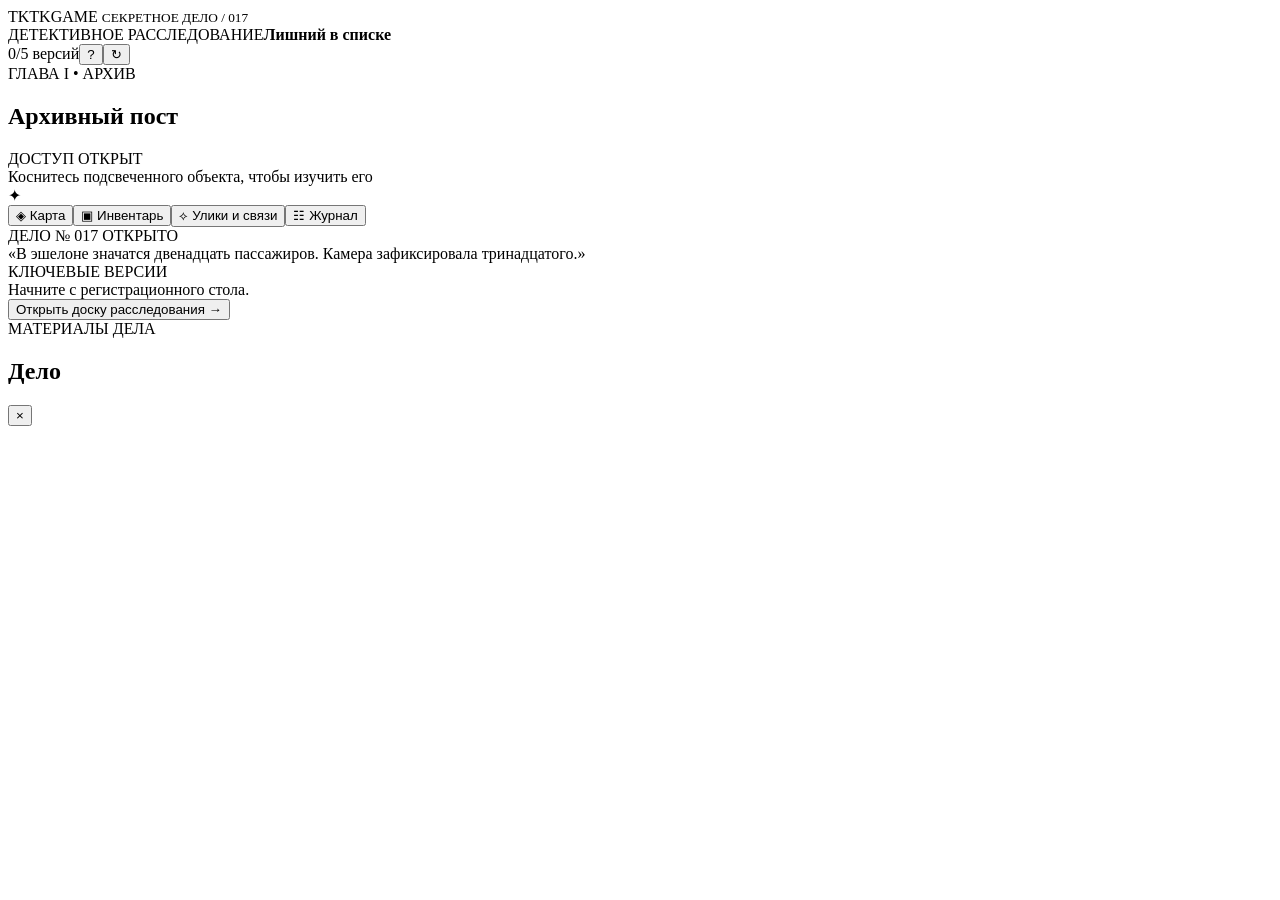
==== site/index.html @ 6361b704 "feat: add playable detective game source (index.html)" ====
<!doctype html>
<html lang="ru">
<head>
  <meta charset="utf-8">
  <meta name="viewport" content="width=device-width, initial-scale=1, viewport-fit=cover">
  <meta name="theme-color" content="#111b22">
  <meta name="description" content="Лишний в списке — интерактивное расследование. Осматривайте места, сопоставляйте улики и решайте судьбу свидетеля.">
  <title>Лишний в списке | TKGame</title>
  <link rel="stylesheet" href="./styles.css">
  <script src="./game.js" defer></script>
</head>
<body>
<div id="app">
  <header class="topbar">
    <div class="brand"><span class="brand-glyph">TK</span><span class="brand-title">TKGAME <small>СЕКРЕТНОЕ ДЕЛО / 017</small></span></div>
    <div class="case-title"><span class="eyebrow">ДЕТЕКТИВНОЕ РАССЛЕДОВАНИЕ</span><strong>Лишний в списке</strong></div>
    <div class="top-actions"><span id="progress" class="progress">0/5 версий</span><button type="button" id="help-btn" class="mini-btn" aria-label="Справка">?</button><button type="button" id="restart-btn" class="mini-btn" aria-label="Начать заново">↻</button></div>
  </header>
  <main class="layout">
    <section class="play-column" aria-label="Локация">
      <div class="scene-heading"><div><div id="chapter" class="eyebrow">ГЛАВА I • АРХИВ</div><h1 id="location-title">Архивный пост</h1></div><span id="scene-condition" class="scene-badge">ДОСТУП ОТКРЫТ</span></div>
      <div id="scene" class="scene"><div id="scene-art" class="scene-art"></div><div id="hotspots" class="hotspots"></div><div class="scene-vignette"></div><div id="scene-hint" class="scene-hint">Коснитесь подсвеченного объекта, чтобы изучить его</div></div>
      <div class="story-panel" aria-live="polite"><div class="story-mark">✦</div><div id="story" class="story-text"></div></div>
      <div class="bottom-bar"><button id="nav-map" class="nav-btn">◈ <span>Карта</span></button><button id="nav-inventory" class="nav-btn">▣ <span>Инвентарь</span></button><button id="nav-evidence" class="nav-btn primary">⟡ <span>Улики и связи</span></button><button id="nav-notes" class="nav-btn">☷ <span>Журнал</span></button></div>
    </section>
    <aside class="sidebar"><div class="sidebar-heading">ДЕЛО № 017 <span>ОТКРЫТО</span></div><div class="sidebar-callout">«В эшелоне значатся двенадцать пассажиров. Камера зафиксировала тринадцатого.»</div><div class="sidebar-section-title">КЛЮЧЕВЫЕ ВЕРСИИ</div><div id="deduction-list" class="deduction-list"></div><div class="sidebar-bottom"><div id="lead" class="lead">Начните с регистрационного стола.</div><button id="sidebar-evidence" class="outline-btn">Открыть доску расследования →</button></div></aside>
  </main>
  <div id="overlay" class="overlay hidden" role="presentation"><section class="dialog" role="dialog" aria-modal="true" aria-labelledby="dialog-title"><div class="dialog-header"><div><span id="dialog-kicker" class="eyebrow">МАТЕРИАЛЫ ДЕЛА</span><h2 id="dialog-title">Дело</h2></div><button id="close-dialog" class="icon-close" aria-label="Закрыть">×</button></div><div id="dialog-body" class="dialog-body"></div></section></div>
  <div id="toast" class="toast" role="status" aria-live="polite"></div>
</div>
</body>
</html>
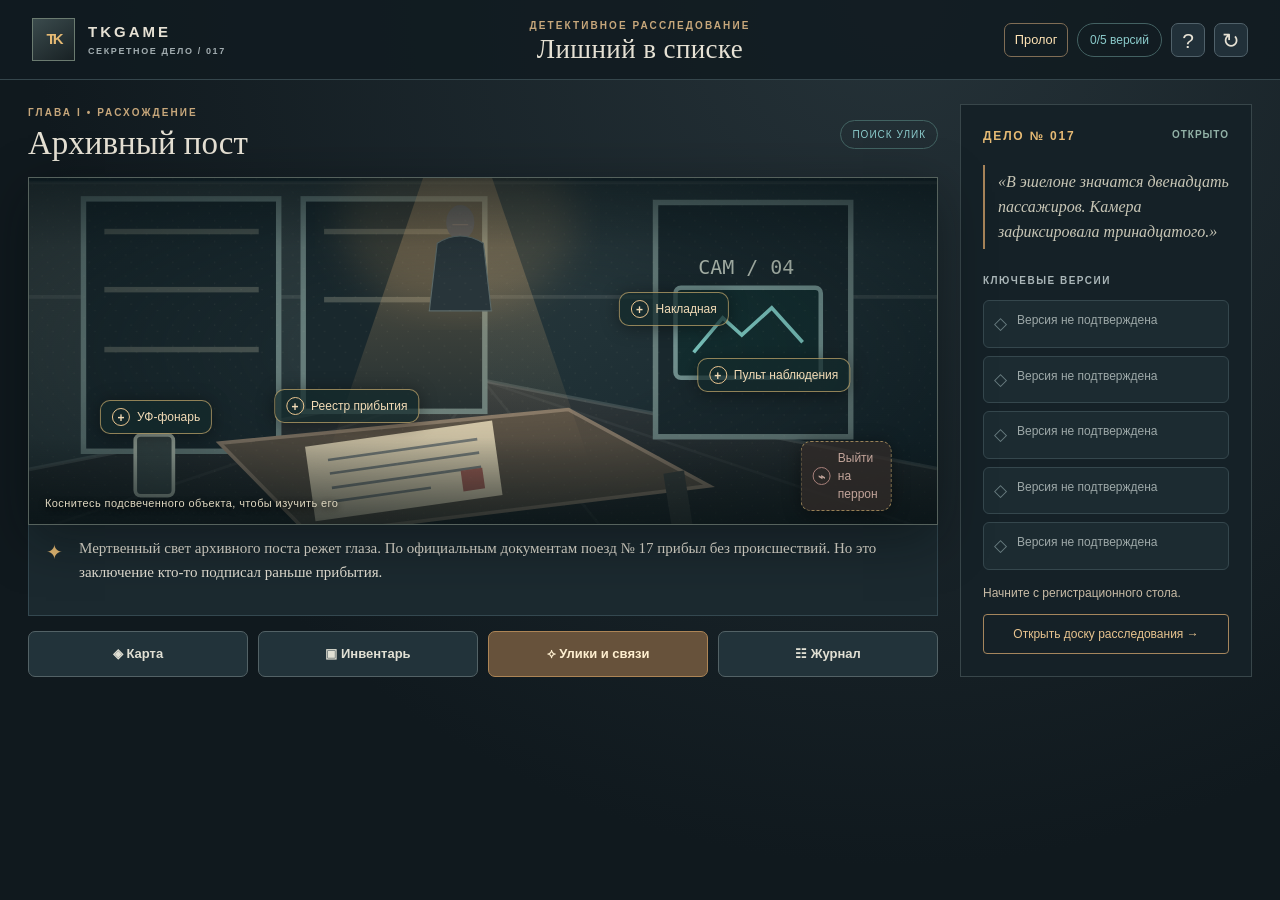
==== commit aeb29e8a: "Add playable Order prologue aboard the shuttle" ====
--- a/site/index.html
+++ b/site/index.html
@@ -14,7 +14,7 @@
   <header class="topbar">
     <div class="brand"><span class="brand-glyph">TK</span><span class="brand-title">TKGAME <small>СЕКРЕТНОЕ ДЕЛО / 017</small></span></div>
     <div class="case-title"><span class="eyebrow">ДЕТЕКТИВНОЕ РАССЛЕДОВАНИЕ</span><strong>Лишний в списке</strong></div>
-    <div class="top-actions"><span id="progress" class="progress">0/5 версий</span><button type="button" id="help-btn" class="mini-btn" aria-label="Справка">?</button><button type="button" id="restart-btn" class="mini-btn" aria-label="Начать заново">↻</button></div>
+    <div class="top-actions"><a class="prologue-link" href="./prologue/">Пролог</a><span id="progress" class="progress">0/5 версий</span><button type="button" id="help-btn" class="mini-btn" aria-label="Справка">?</button><button type="button" id="restart-btn" class="mini-btn" aria-label="Начать заново">↻</button></div>
   </header>
   <main class="layout">
     <section class="play-column" aria-label="Локация">
--- a/site/styles.css
+++ b/site/styles.css
@@ -0,0 +1,7 @@
+:root{--bg:#10191e;--panel:#17232a;--panel2:#1d2d34;--line:#33454c;--text:#e6e1d4;--muted:#a2adb0;--gold:#e6ba74;--cyan:#8bcbcb;--danger:#da8b7a;--serif:Georgia,'Times New Roman',serif;--sans:'Segoe UI',Arial,sans-serif}
+*{box-sizing:border-box}html,body{height:100%;margin:0}body{color:var(--text);background:radial-gradient(ellipse at 70% 0,#253238 0,#10191e 68%);font:15px/1.5 var(--sans)}button,input,select{font:inherit}button{cursor:pointer}button:disabled{cursor:not-allowed;opacity:.35}.hidden{display:none!important}button:focus-visible,input:focus-visible,select:focus-visible{outline:2px solid var(--gold);outline-offset:3px}#app{max-width:1760px;min-height:100%;margin:auto}.topbar{min-height:80px;display:grid;grid-template-columns:1fr 1.2fr 1fr;align-items:center;border-bottom:1px solid #35464c;padding:12px 32px;background:#101b20df;gap:16px}.brand{display:flex;align-items:center;gap:13px}.brand-glyph{display:grid;place-items:center;width:43px;height:43px;background:linear-gradient(145deg,#3b4b4d,#182124);border:1px solid #6b7b70;color:var(--gold);font-weight:900;letter-spacing:-3px}.brand-title{font-weight:800;letter-spacing:3px;font-size:15px}.brand-title small{display:block;letter-spacing:1.6px;color:var(--muted);font-size:9px;margin-top:1px}.case-title{text-align:center;line-height:1.3}.case-title strong{display:block;font:27px var(--serif);letter-spacing:.4px}.eyebrow{color:#c7a77b;letter-spacing:2.1px;font-size:10px;font-weight:700}.top-actions{justify-self:end;display:flex;align-items:center;gap:9px}.progress{font-size:12px;color:var(--cyan);border:1px solid #436162;border-radius:99px;padding:7px 12px}.mini-btn{background:#213039;color:var(--text);border:1px solid #50616a;border-radius:7px;width:34px;height:34px;font-size:21px}.layout{display:grid;grid-template-columns:minmax(0,1fr) 292px;gap:22px;padding:24px 28px;max-height:calc(100vh - 80px);min-height:600px}.play-column{min-width:0;min-height:0;display:flex;flex-direction:column}.scene-heading{display:flex;justify-content:space-between;align-items:center;margin:1px 0 13px}.scene-heading h1{font:clamp(22px,2.7vw,33px)/1.2 var(--serif);margin:4px 0 0}.scene-badge{font-size:10px;letter-spacing:1px;color:var(--cyan);border:1px solid #426362;border-radius:30px;padding:6px 11px}.scene{position:relative;width:100%;flex:1 1 auto;min-height:310px;max-height:660px;overflow:hidden;border:1px solid #56625d;background:#1e2a2c;box-shadow:0 15px 50px #05090a66}.scene-art,.scene-art svg{position:absolute;inset:0;width:100%;height:100%;display:block}.scene-art svg{object-fit:cover}.scene-vignette{position:absolute;inset:0;pointer-events:none;background:radial-gradient(ellipse,#0000 29%,#0510147a 100%),linear-gradient(0deg,#0b161899,#0000 25%,#0000 80%,#07121666)}.scene-hint{position:absolute;left:16px;bottom:13px;color:#dfd7c0;font-size:11px;letter-spacing:.4px;pointer-events:none;text-shadow:0 2px 6px #000}.hotspot{position:absolute;z-index:2;border:1px solid #e3be7799;background:#142a2bb8;color:#f2dbb6;border-radius:10px;display:flex;align-items:center;gap:7px;padding:7px 11px;transform:translate(-50%,-50%);box-shadow:0 2px 18px #0006;transition:background .15s,border-color .15s;font-size:12px;max-width:40%;white-space:normal;text-align:left}.hotspot:hover,.hotspot:focus-visible{background:#334546;border-color:#ffe1a0}.hotspot:before{content:'+';width:16px;height:16px;border:1px solid #e9c48f;border-radius:100%;display:grid;place-items:center;font-weight:900;flex:none}.hotspot.done{border-color:#83babc88;color:#b7d1d0;background:#132f30b8}.hotspot.done:before{content:'✓';border-color:#82bcba}.hotspot.locked{border-style:dashed;color:#c2a49a;background:#332c2abb}.hotspot.locked:before{content:'⌁';border-color:#a67f79}.story-panel{display:flex;gap:16px;background:#1b292f;border:1px solid #344850;border-top:0;padding:12px 17px;min-height:91px;max-height:108px;overflow:auto}.story-mark{color:var(--gold);font-size:20px;flex:none}.story-text{font:15px/1.55 var(--serif);color:#e2ded2}.story-text strong{color:#ffdb9c}.bottom-bar{display:flex;gap:10px;padding-top:15px}.nav-btn{flex:1;min-width:0;padding:12px 8px;background:#22333a;color:#e1e0d4;border:1px solid #536266;border-radius:7px;font-size:13px;font-weight:650}.nav-btn:hover{background:#32454a}.nav-btn.primary{background:#67523b;color:#fff0d1;border-color:#ad8556}.sidebar{background:#152127;border:1px solid #38464a;padding:22px;min-height:0;display:flex;flex-direction:column}.sidebar-heading{font-size:12px;letter-spacing:1.8px;font-weight:800;color:var(--gold);display:flex;justify-content:space-between;gap:6px}.sidebar-heading span{color:#92b2a7;letter-spacing:1px;font-size:10px}.sidebar-callout{font:italic 16px/1.55 var(--serif);border-left:2px solid #a68359;margin:20px 0 24px;padding:5px 0 5px 13px;color:#c8c6b6}.sidebar-section-title{font-size:10px;color:#aab6b8;letter-spacing:1.5px;margin-bottom:12px;font-weight:800}.deduction-list{display:flex;flex-direction:column;gap:8px;overflow:auto}.deduction{display:flex;gap:10px;align-items:flex-start;border:1px solid #35474d;background:#1c2b31;padding:10px;border-radius:6px;color:#9da8a8;font-size:12px}.deduction .symbol{font-size:17px;flex:none;color:#697d80}.deduction.solved{border-color:#47736a;color:#dcead7}.deduction.solved .symbol{color:#b5dcba}.sidebar-bottom{margin-top:auto;padding-top:14px}.lead{font-size:12px;color:#c8bba6;margin-bottom:12px}.outline-btn{border:1px solid #a5865d;background:transparent;color:#e8c48f;padding:10px 8px;width:100%;border-radius:4px;font-size:12px}.outline-btn:hover{background:#3b3025}.overlay{position:fixed;z-index:10;inset:0;background:#061013d9;backdrop-filter:blur(7px);display:grid;place-items:center;padding:20px}.dialog{width:min(780px,100%);max-height:min(760px,94vh);background:linear-gradient(155deg,#24363d,#121f25);border:1px solid #65716b;box-shadow:0 28px 90px #0009;display:flex;flex-direction:column;border-radius:10px;overflow:hidden}.dialog-header{display:flex;justify-content:space-between;padding:21px 25px 18px;border-bottom:1px solid #49575a}.dialog-header h2{font:28px var(--serif);margin:4px 0 0}.icon-close{border:1px solid #637175;background:#28373b;color:var(--text);width:36px;height:36px;border-radius:7px;font-size:26px}.dialog-body{padding:22px 25px;overflow-y:auto;min-height:80px}.dialog-body p{margin:0 0 13px}.subtle{color:#a7b5b7;font-size:13px}.gold{color:var(--gold)}.card-grid{display:grid;grid-template-columns:repeat(auto-fit,minmax(165px,1fr));gap:12px}.evidence-card,.location-card,.item-card{background:#1b2c32;border:1px solid #41555a;border-radius:7px;padding:14px;text-align:left;color:var(--text);width:100%}.evidence-card strong,.location-card strong,.item-card strong{display:block;font:17px var(--serif);margin:0 0 7px}.evidence-card small,.location-card small,.item-card small{display:block;color:#afbabb;font-size:11px;line-height:1.45}.evidence-card:hover,.location-card:hover,.item-card:hover,.evidence-card:focus-visible{border-color:#e3ba7c}.location-card.active,.item-card.selected{border-color:#b3d6ce;background:#304343}.location-card.locked{opacity:.42;cursor:not-allowed}.label-line{font-size:10px;color:var(--gold);letter-spacing:1px;font-weight:800;display:block;margin:0 0 7px}.tabs{display:flex;gap:8px;flex-wrap:wrap;margin-bottom:18px}.tab{background:#24383e;border:1px solid #465a5e;color:#cfd8d4;border-radius:100px;padding:8px 14px;font-size:12px}.tab.active{background:#a1784b;border-color:#cbaa75;color:#fff;font-weight:700}.evidence-row{display:grid;grid-template-columns:1fr auto 1fr;gap:9px;align-items:end;margin:18px 0}.evidence-row select{width:100%;background:#112127;border:1px solid #698080;border-radius:5px;color:#eee5d2;padding:10px;min-width:0}.action-btn{background:#956d45;border:1px solid #d2a374;color:#fff5e1;border-radius:5px;padding:11px 15px;font-weight:700}.action-btn:hover{background:#b38756}.action-btn.secondary{background:#263d40;border-color:#6b9293}.action-btn.danger{background:#683c3a;border-color:#c78279}.actions{display:flex;flex-wrap:wrap;gap:9px;margin-top:17px}.notice{padding:12px 14px;background:#334144;border:1px solid #5d6d68;border-radius:6px;font-size:13px;margin:12px 0}.notice.success{border-color:#63977c;background:#1e463e}.notice.warning{border-color:#9d7464;background:#49372e}.dialog-portrait{display:grid;grid-template-columns:82px 1fr;gap:18px;align-items:center;margin-bottom:13px}.portrait{width:82px;height:92px;border:1px solid #7e887e;background:radial-gradient(ellipse at 53% 31%,#987863 0 12%,#413c3a 13% 25%,#202d34 26% 100%);box-shadow:inset 0 -12px 25px #050b0d}.choice{display:block;background:#23363a;color:#dfecdf;border:1px solid #577075;padding:12px 14px;width:100%;text-align:left;border-radius:5px;margin:7px 0}.choice:hover{background:#3b5353}.puzzle-buttons{display:flex;gap:10px;flex-wrap:wrap;margin:15px 0}.puzzle-buttons button{width:60px;height:58px;font-size:25px;border-radius:6px;border:1px solid #9b835f;background:#334244;color:#f7dab0}.puzzle-buttons button:hover{background:#536057}.puzzle-display{background:#0d191f;border:1px solid #52686b;color:#b5dcba;font:25px monospace;min-height:54px;padding:12px;margin-top:10px;letter-spacing:4px}.code-form{display:flex;gap:10px;flex-wrap:wrap}.code-form input{background:#0d1b21;border:1px solid #74827f;color:#f9f0d9;padding:10px;width:150px;border-radius:5px;font:24px monospace;letter-spacing:5px}.bullet{border-left:2px solid #a78555;padding-left:13px;margin:12px 0;color:#cbd8d4}.link-result{border-bottom:1px solid #3a4c4b;padding:12px 0}.link-result strong{color:#c4e1c7}.toast{position:fixed;z-index:20;left:50%;bottom:22px;transform:translateX(-50%) translateY(70px);opacity:0;pointer-events:none;transition:opacity .22s,transform .22s;background:#294447;border:1px solid #7eb0a0;padding:12px 18px;max-width:calc(100vw - 24px);color:#f1e9d2;box-shadow:0 8px 35px #0009;border-radius:7px;font-size:13px}.toast.show{opacity:1;transform:translateX(-50%) translateY(0)}.verdict{border:1px solid #8d775c;background:#2b3535;padding:19px;border-radius:7px;font:18px/1.5 var(--serif)}.spacerline{height:1px;background:#435357;margin:18px 0}.empty{padding:18px;border:1px dashed #50656a;color:var(--muted);border-radius:7px}.mini-tag{font-size:10px;text-transform:uppercase;color:#a4d8c8;letter-spacing:1px}
+@media(max-width:1040px){.layout{grid-template-columns:minmax(0,1fr) 245px;gap:13px;padding:15px;max-height:none}.sidebar{padding:15px}.topbar{padding:11px 16px}.case-title strong{font-size:23px}.scene{min-height:365px}.bottom-bar{gap:5px}.nav-btn{font-size:12px}}
+@media(max-width:760px){.topbar{grid-template-columns:1fr auto;min-height:69px}.brand-title small{display:none}.case-title{display:none}.layout{display:block;max-height:none;min-height:calc(100svh - 69px);padding:11px}.play-column{min-height:0}.sidebar{display:none}.scene-heading{padding:2px 2px 0}.scene-heading h1{font-size:25px}.scene{height:min(58svh,520px);min-height:300px;max-height:none;flex:none}.story-panel{min-height:100px;max-height:130px;font-size:14px;padding:12px}.story-text{font-size:14px}.bottom-bar{position:sticky;bottom:0;z-index:4;background:#101b20;padding:10px 0 env(safe-area-inset-bottom);gap:6px}.nav-btn{font-size:17px;padding:10px 5px}.nav-btn span{font-size:10px;display:block;line-height:1.5}.overlay{padding:8px}.dialog{max-height:95svh}.dialog-header{padding:17px}.dialog-body{padding:17px}.dialog-header h2{font-size:24px}.hotspot{font-size:10px;padding:6px;max-width:41%;gap:4px}.hotspot:before{height:12px;width:12px;font-size:10px}.evidence-row{grid-template-columns:1fr}.evidence-row>span{text-align:center}}
+@media(max-height:720px) and (min-width:761px){.layout{min-height:500px}.scene{min-height:250px}.scene-heading{margin-bottom:8px}.story-panel{min-height:74px;max-height:88px}.bottom-bar{padding-top:9px}}
+@media(prefers-reduced-motion:reduce){*,*:before,*:after{transition:none!important;animation:none!important}}
+.prologue-link{display:inline-flex;align-items:center;min-height:34px;padding:0 .6rem;border:1px solid #806d55;border-radius:7px;color:#ffe3b4;text-decoration:none;font-size:.8rem}
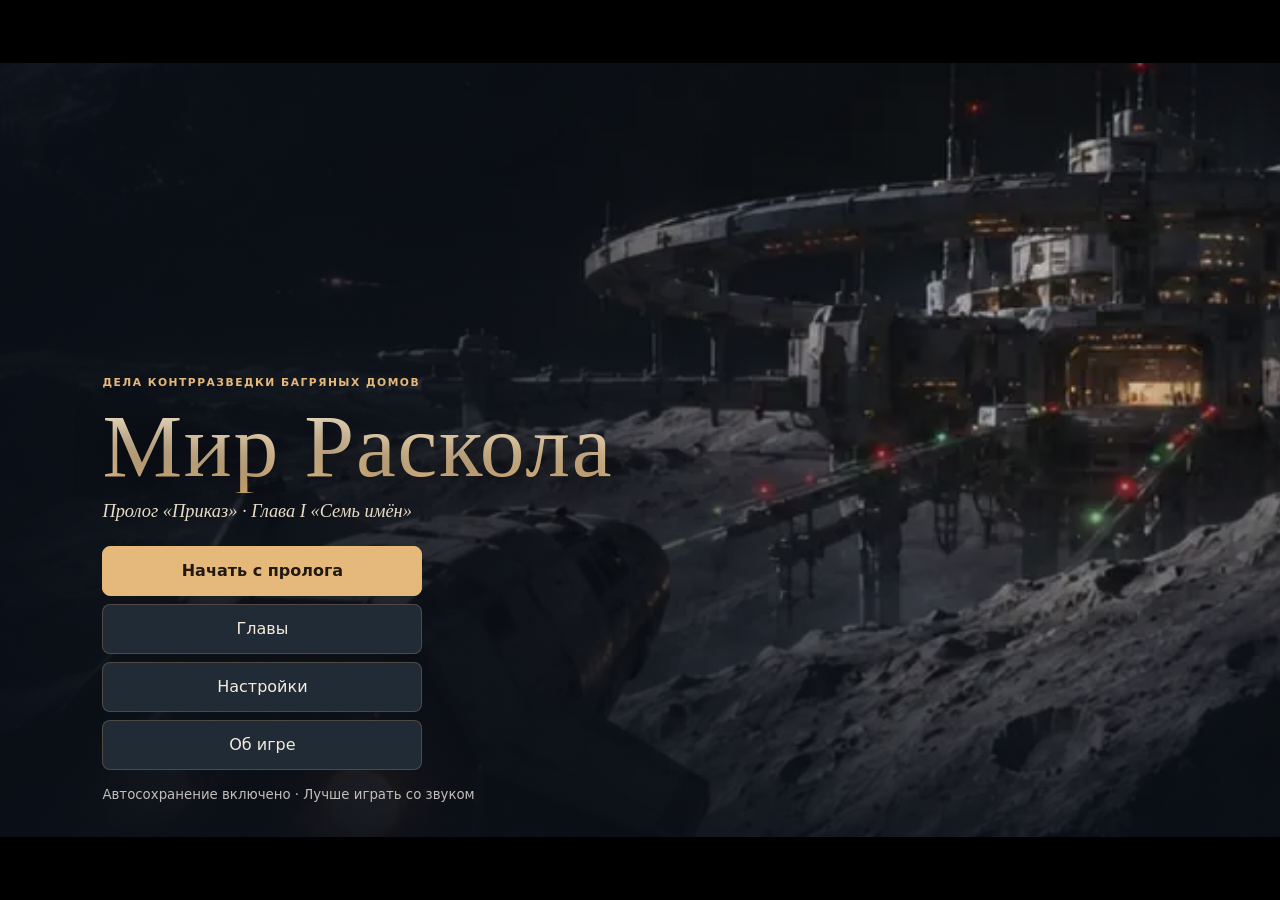
==== commit 4bab7ab2: "Подготовка к релизу: главное меню, PWA, иконки, превью ссылок, лёгкие ассеты - Корень сайта — главно" ====
--- a/site/index.html
+++ b/site/index.html
@@ -1,32 +1,62 @@
 <!doctype html>
 <html lang="ru">
 <head>
-  <meta charset="utf-8">
-  <meta name="viewport" content="width=device-width, initial-scale=1, viewport-fit=cover">
-  <meta name="theme-color" content="#111b22">
-  <meta name="description" content="Лишний в списке — интерактивное расследование. Осматривайте места, сопоставляйте улики и решайте судьбу свидетеля.">
-  <title>Лишний в списке | TKGame</title>
-  <link rel="stylesheet" href="./styles.css">
-  <script src="./game.js" defer></script>
+<meta charset="utf-8">
+<meta name="viewport" content="width=device-width,initial-scale=1,viewport-fit=cover">
+<meta http-equiv="Cache-Control" content="no-cache">
+<title>Мир Раскола · детективная история</title>
+<meta name="description" content="Мир Раскола — детективная история о контрразведке Багряных домов. Пролог «Приказ» и глава I «Семь имён»: допросы, улики, экспертизы и решения, за которые отвечает экипаж. Играется в браузере, на телефоне и ПК.">
+<meta name="theme-color" content="#10151b">
+<meta name="color-scheme" content="dark">
+<link rel="manifest" href="./manifest.webmanifest">
+<link rel="icon" href="./icons/icon.svg" type="image/svg+xml">
+<link rel="icon" href="./icons/icon-32.png" sizes="32x32" type="image/png">
+<link rel="apple-touch-icon" href="./icons/apple-touch-icon.png">
+<meta name="apple-mobile-web-app-capable" content="yes">
+<meta name="mobile-web-app-capable" content="yes">
+<meta name="apple-mobile-web-app-status-bar-style" content="black-translucent">
+<meta name="apple-mobile-web-app-title" content="Мир Раскола">
+<meta property="og:type" content="website">
+<meta property="og:locale" content="ru_RU">
+<meta property="og:site_name" content="Мир Раскола">
+<meta property="og:title" content="Мир Раскола · детективная история">
+<meta property="og:description" content="Вы — новый командир контрразведки. Ночь на шаттле, лунный порт и семь имён в чужом списке. Играется в браузере.">
+<meta property="og:url" content="https://bunkovde-lab.github.io/TKGame/">
+<meta property="og:image" content="https://bunkovde-lab.github.io/TKGame/icons/og-cover.jpg">
+<meta property="og:image:width" content="1200">
+<meta property="og:image:height" content="630">
+<meta name="twitter:card" content="summary_large_image">
+<script>
+/* Если браузер показал старую страницу из кэша, сверяемся с опубликованной версией и перезагружаемся */
+(function(){var built='v=1'.slice(2);try{fetch('./version.txt?'+Date.now(),{cache:'no-store'}).then(function(r){return r.ok?r.text():'';}).then(function(t){t=t.trim();if(t&&t!==built&&sessionStorage.getItem('tk-hub-reloaded')!==t){sessionStorage.setItem('tk-hub-reloaded',t);location.replace(location.pathname+'?v='+t);}}).catch(function(){});}catch(e){}})();
+</script>
+<link rel="stylesheet" href="./prologue/prologue.css?v=1">
+<link rel="stylesheet" href="./hub.css?v=1">
+<script src="./hub.js?v=1" defer></script>
 </head>
 <body>
 <div id="app">
-  <header class="topbar">
-    <div class="brand"><span class="brand-glyph">TK</span><span class="brand-title">TKGAME <small>СЕКРЕТНОЕ ДЕЛО / 017</small></span></div>
-    <div class="case-title"><span class="eyebrow">ДЕТЕКТИВНОЕ РАССЛЕДОВАНИЕ</span><strong>Лишний в списке</strong></div>
-    <div class="top-actions"><a class="prologue-link" href="./prologue/">Пролог</a><span id="progress" class="progress">0/5 версий</span><button type="button" id="help-btn" class="mini-btn" aria-label="Справка">?</button><button type="button" id="restart-btn" class="mini-btn" aria-label="Начать заново">↻</button></div>
-  </header>
-  <main class="layout">
-    <section class="play-column" aria-label="Локация">
-      <div class="scene-heading"><div><div id="chapter" class="eyebrow">ГЛАВА I • АРХИВ</div><h1 id="location-title">Архивный пост</h1></div><span id="scene-condition" class="scene-badge">ДОСТУП ОТКРЫТ</span></div>
-      <div id="scene" class="scene"><div id="scene-art" class="scene-art"></div><div id="hotspots" class="hotspots"></div><div class="scene-vignette"></div><div id="scene-hint" class="scene-hint">Коснитесь подсвеченного объекта, чтобы изучить его</div></div>
-      <div class="story-panel" aria-live="polite"><div class="story-mark">✦</div><div id="story" class="story-text"></div></div>
-      <div class="bottom-bar"><button id="nav-map" class="nav-btn">◈ <span>Карта</span></button><button id="nav-inventory" class="nav-btn">▣ <span>Инвентарь</span></button><button id="nav-evidence" class="nav-btn primary">⟡ <span>Улики и связи</span></button><button id="nav-notes" class="nav-btn">☷ <span>Журнал</span></button></div>
-    </section>
-    <aside class="sidebar"><div class="sidebar-heading">ДЕЛО № 017 <span>ОТКРЫТО</span></div><div class="sidebar-callout">«В эшелоне значатся двенадцать пассажиров. Камера зафиксировала тринадцатого.»</div><div class="sidebar-section-title">КЛЮЧЕВЫЕ ВЕРСИИ</div><div id="deduction-list" class="deduction-list"></div><div class="sidebar-bottom"><div id="lead" class="lead">Начните с регистрационного стола.</div><button id="sidebar-evidence" class="outline-btn">Открыть доску расследования →</button></div></aside>
-  </main>
-  <div id="overlay" class="overlay hidden" role="presentation"><section class="dialog" role="dialog" aria-modal="true" aria-labelledby="dialog-title"><div class="dialog-header"><div><span id="dialog-kicker" class="eyebrow">МАТЕРИАЛЫ ДЕЛА</span><h2 id="dialog-title">Дело</h2></div><button id="close-dialog" class="icon-close" aria-label="Закрыть">×</button></div><div id="dialog-body" class="dialog-body"></div></section></div>
-  <div id="toast" class="toast" role="status" aria-live="polite"></div>
+<main class="game title-screen">
+  <section class="scene intro title enter" data-art="prologue/assets/intro-0.webp">
+    <div class="scene-art kb"></div>
+    <div class="bars" aria-hidden="true"><i></i><i></i></div>
+    <div class="dust" aria-hidden="true"><i></i><i></i><i></i><i></i><i></i><i></i><i></i><i></i><i></i><i></i><i></i><i></i><i></i><i></i><i></i><i></i></div>
+    <div class="title-copy">
+      <div class="kicker">Дела контрразведки Багряных домов</div>
+      <h1 class="logo">Мир Раскола</h1>
+      <p class="subtitle">Пролог «Приказ» · Глава I «Семь имён»</p>
+      <nav class="title-menu" id="menu" aria-label="Главное меню">
+        <a class="btn primary" href="./prologue/?play=1" id="start">Начать с пролога</a>
+        <button type="button" class="btn" data-panel="chapters">Главы</button>
+        <button type="button" class="btn" data-panel="settings">Настройки</button>
+        <button type="button" class="btn" data-panel="about">Об игре</button>
+      </nav>
+      <small class="title-foot" id="foot">Автосохранение включено · Лучше играть со звуком</small>
+    </div>
+  </section>
+</main>
 </div>
+<dialog id="panel" aria-labelledby="panel-title"></dialog>
+<noscript><p style="padding:1rem">Для игры требуется JavaScript.</p></noscript>
 </body>
-</html>+</html>
--- a/site/prologue/prologue.css
+++ b/site/prologue/prologue.css
@@ -0,0 +1,1046 @@
+:root {
+  color-scheme: dark;
+  --ink: #f4ebdd;
+  --muted: #c1bdba;
+  --gold: #e5b879;
+  --edge: #b794634d;
+  --panel: #151c25;
+  --dark: #090e15;
+  --gutter: clamp(.7rem, 2.5vw, 2rem);
+  font: 16px/1.45 system-ui, sans-serif;
+}
+* { box-sizing: border-box; }
+body { margin: 0; background: var(--dark); color: var(--ink); }
+button, a, select { font: inherit; }
+button, a { touch-action: manipulation; }
+button { cursor: pointer; }
+button:disabled { cursor: default; opacity: .54; }
+:focus-visible { outline: 2px solid #ffe2a8; outline-offset: 3px; }
+a { color: var(--gold); }
+h1, h2, h3, p { margin: 0; }
+h1, h2 { font-family: Georgia, serif; font-weight: 500; }
+h1 { font-size: clamp(1.35rem, 3.4vw, 2.9rem); line-height: 1.04; }
+h2 { font-size: clamp(1.3rem, 3vw, 1.95rem); }
+p { line-height: 1.48; overflow-wrap: anywhere; }
+small, .muted { color: var(--muted); }
+#app { height: 100vh; height: 100dvh; }
+.game {
+  height: 100%;
+  display: grid;
+  grid-template-rows: auto minmax(0, 1fr) auto;
+  max-width: 1800px;
+  margin: auto;
+  overflow: hidden;
+  background: var(--dark);
+}
+.top, .hud {
+  display: flex;
+  align-items: center;
+  gap: .4rem;
+  padding: .25rem var(--gutter);
+  background: linear-gradient(110deg, #131b26, #10151e 72%);
+  border-block: 1px solid #a78b5e3b;
+}
+.top { justify-content: space-between; min-height: 2.4rem; }
+.hud { justify-content: center; flex-wrap: wrap; }
+.brand, .kicker {
+  letter-spacing: .14em;
+  text-transform: uppercase;
+  font-size: .67rem;
+  font-weight: 750;
+  color: var(--gold);
+}
+.top-title { font-size: .82rem; color: var(--muted); }
+.scene {
+  position: relative;
+  isolation: isolate;
+  min-height: 0;
+  overflow: hidden;
+  background: #202831 var(--art) var(--art-position, center 54%) / cover no-repeat;
+}
+.scene::before {
+  position: absolute;
+  inset: 0;
+  z-index: -1;
+  content: "";
+  background: linear-gradient(180deg, #080d16ae, transparent 24%, transparent 67%, #070c14bd);
+  pointer-events: none;
+}
+.scene header {
+  position: absolute;
+  z-index: 2;
+  inset: .8rem var(--gutter) auto;
+  pointer-events: none;
+  text-shadow: 0 2px 9px #02060a;
+}
+.scene header h1 { margin-top: .2rem; }
+.scene.intro::before {
+  background: linear-gradient(90deg, #090e16f2, #090e16b3 37%, #090e162a 76%), linear-gradient(0deg, #090e16d9, transparent 55%);
+}
+.intro-copy {
+  position: absolute;
+  inset: auto auto clamp(1rem, 8vh, 4.5rem) clamp(1rem, 7vw, 6rem);
+  width: min(37rem, 88%);
+  display: grid;
+  gap: .7rem;
+}
+.intro-copy h1 { font-size: clamp(2rem, 5vw, 4.2rem); }
+.intro-copy p { max-width: 52ch; }
+.actions, .exits { display: flex; flex-wrap: wrap; gap: .4rem; align-items: center; }
+.btn, .btn-link, select {
+  min-height: 44px;
+  padding: .4rem .72rem;
+  border: 1px solid var(--edge);
+  border-radius: .33rem;
+  background: #202a35;
+  color: var(--ink);
+  font-size: .84rem;
+  text-decoration: none;
+}
+.btn-link { display: inline-flex; align-items: center; }
+.btn.primary { background: var(--gold); color: #211811; border-color: var(--gold); font-weight: 750; }
+.btn:hover:not(:disabled), .btn-link:hover { border-color: var(--gold); background-color: #37414b; }
+.btn.primary:hover:not(:disabled) { background: #ffd49b; }
+.hud .btn { border-color: transparent; background: transparent; }
+.hud .btn:hover { border-color: var(--edge); background: #222b37; }
+.exits { position: absolute; bottom: .55rem; left: var(--gutter); right: var(--gutter); z-index: 2; }
+.exits .btn { background: #111b27e8; }
+.hotspot {
+  position: absolute;
+  left: var(--x);
+  top: var(--y);
+  transform: translate(-50%, -50%);
+  display: grid;
+  justify-items: center;
+  gap: .15rem;
+  z-index: 2;
+  min-width: 44px;
+  min-height: 44px;
+  border: 0;
+  background: none;
+  color: var(--ink);
+  padding: 0;
+}
+.hotspot b {
+  display: grid;
+  place-items: center;
+  width: 2.15rem;
+  height: 2.15rem;
+  border: 1px solid #e5b879ab;
+  border-radius: 50%;
+  background: #17212be0;
+  color: var(--gold);
+  box-shadow: 0 0 0 .2rem #e5b87928, 0 .2rem .7rem #070c1470;
+}
+.hotspot span, .actor span {
+  font-size: .71rem;
+  background: #0c1520eb;
+  border: 1px solid var(--edge);
+  border-radius: .23rem;
+  padding: .12rem .32rem;
+  text-align: center;
+  line-height: 1.25;
+}
+.hotspot:hover b, .hotspot:focus-visible b { background: var(--gold); color: #1d1510; }
+.actor {
+  position: absolute;
+  left: var(--actor-x, 72%);
+  bottom: var(--actor-floor, 12%);
+  transform: translateX(-50%);
+  height: var(--actor-height, 65%);
+  width: clamp(5.2rem, 24vw, 19rem);
+  border: 0;
+  background: none;
+  color: var(--ink);
+  padding: 0;
+  display: grid;
+  justify-items: center;
+  align-items: end;
+  z-index: 1;
+  isolation: isolate;
+}
+.actor::before {
+  position: absolute;
+  content: "";
+  z-index: -1;
+  bottom: -.08rem;
+  width: var(--actor-shadow, 36%);
+  height: 4%;
+  left: 50%;
+  transform: translateX(-50%);
+  background: radial-gradient(ellipse, #040507bd 10%, #04050776 50%, transparent 72%);
+  pointer-events: none;
+}
+.actor img {
+  position: absolute;
+  inset: 0;
+  width: 100%;
+  height: 100%;
+  object-fit: contain;
+  object-position: bottom;
+  filter: saturate(.91) brightness(var(--actor-light, .92)) drop-shadow(0 .16rem .17rem #0204076b);
+  transition: filter .16s;
+  pointer-events: none;
+}
+.actor:hover img, .actor:focus-visible img {
+  filter: saturate(.95) brightness(1) drop-shadow(0 .15rem .16rem #020407a0);
+}
+.actor span { position: relative; z-index: 1; transform: translateY(35%); }
+.actor.speaking { pointer-events: none; }
+.actor.speaking span { display: none; }
+.thought, .conversation {
+  position: absolute;
+  left: var(--gutter);
+  right: var(--gutter);
+  z-index: 3;
+  background: linear-gradient(100deg, #141e2af7, #101722f2 70%);
+  border: 1px solid #bd975e78;
+  border-top-color: var(--gold);
+  border-radius: .36rem;
+  box-shadow: 0 .65rem 2rem #02060ab0;
+}
+.thought {
+  bottom: 3.65rem;
+  max-width: 38rem;
+  display: grid;
+  grid-template-columns: 1fr auto;
+  align-items: center;
+  column-gap: .75rem;
+  row-gap: .18rem;
+  padding: .53rem .7rem;
+}
+.thought .kicker { grid-column: 1 / -1; }
+.thought p { font: italic .99rem/1.34 Georgia, serif; }
+.conversation {
+  bottom: .64rem;
+  display: grid;
+  align-content: start;
+  gap: .28rem;
+  max-height: 57%;
+  overflow: auto;
+  overscroll-behavior: contain;
+  padding: .65rem .78rem .68rem;
+}
+.conversation .speaker-name { font: 500 clamp(1.1rem, 2.5vw, 1.6rem)/1 Georgia, serif; color: var(--gold); }
+.conversation .speaker-role { color: var(--muted); font-size: .73rem; }
+.conversation p {
+  font: 1.05rem/1.43 Georgia, serif;
+  letter-spacing: .008em;
+  max-width: 77ch;
+  padding: .18rem 0 .34rem;
+}
+.conversation .actions { align-items: stretch; gap: .35rem; }
+.conversation .actions .btn {
+  min-height: 44px;
+  flex: 1 1 9rem;
+  background: #25323e;
+  text-align: left;
+  font-size: .79rem;
+  line-height: 1.25;
+}
+.conversation .actions .btn.primary { background: var(--gold); text-align: center; }
+.conversation .actions .btn:hover:not(:disabled) { background: #3c4752; }
+.conversation .actions .btn.primary:hover:not(:disabled) { background: #ffd49b; }
+.conversation .conversation-tools .btn,
+.conversation [data-act="end-talk"], .conversation [data-value="crew-bio"] { flex: 0 1 auto; color: #ded2bf; }
+#panel {
+  width: min(49rem, calc(100% - 1rem));
+  max-height: calc(100dvh - 1rem);
+  overscroll-behavior: contain;
+  color: var(--ink);
+  background: linear-gradient(125deg, #1b2631, #131b25 72%);
+  border: 1px solid #bea176;
+  border-radius: .55rem;
+  padding: .85rem;
+  box-shadow: 0 1.3rem 4rem #000a;
+}
+#panel::backdrop { background: #060a12cc; }
+.panel-head {
+  position: sticky;
+  top: -.85rem;
+  z-index: 1;
+  background: #18232e;
+  display: flex;
+  align-items: center;
+  justify-content: space-between;
+  gap: .5rem;
+  padding: .2rem 0 .55rem;
+  border-bottom: 1px solid var(--edge);
+}
+.panel-body, .stack { display: grid; gap: .58rem; margin-top: .55rem; }
+.card { padding: .65rem; border: 1px solid var(--edge); background: #202c36; border-radius: .34rem; }
+.grid { display: grid; grid-template-columns: repeat(2, minmax(0, 1fr)); gap: .5rem; }
+.grid label { display: grid; align-content: start; gap: .25rem; }
+.prop { width: 100%; max-height: 10rem; object-fit: cover; border-radius: .32rem; }
+.sheet { white-space: pre-line; }
+#status {
+  position: fixed;
+  bottom: 3.7rem;
+  right: var(--gutter);
+  max-width: min(85%, 34rem);
+  z-index: 5;
+  padding: .42rem .7rem;
+  border-radius: .33rem;
+  background: #243540;
+  border: 1px solid var(--edge);
+}
+#status:empty { display: none; }
+#panel-feedback:not(:empty) {
+  margin-top: .45rem;
+  padding: .42rem .55rem;
+  border: 1px solid var(--edge);
+  border-radius: .3rem;
+  background: #273642;
+  color: #ffe6b9;
+}
+.ship-plan {
+  position: relative;
+  isolation: isolate;
+  min-height: clamp(15rem, 50dvh, 27rem);
+  border: 1px solid var(--edge);
+  border-radius: .4rem;
+  background: #18232c url("assets/ship-map.webp") center / contain no-repeat;
+}
+.ship-plan::before {
+  position: absolute;
+  content: "";
+  inset: 0;
+  background: linear-gradient(0deg, #11182163, transparent 48%);
+  z-index: -1;
+}
+.ship-plan svg { display: none; }
+.ship-plan > div {
+  position: absolute;
+  left: var(--x);
+  top: var(--y);
+  transform: translate(-50%, -50%);
+  max-width: 28%;
+  text-align: center;
+}
+.ship-plan .btn {
+  background: #152130eb;
+  color: var(--ink);
+  line-height: 1.2;
+  box-shadow: 0 .2rem .75rem #0008;
+}
+.ship-plan .btn.primary { background: #dab17a; color: #1c1712; opacity: 1; }
+@media (max-height: 650px) {
+  .intro-copy { bottom: 1.15rem; }
+  .top-title { display: none; }
+  .conversation { max-height: 54%; }
+  .conversation p { font-size: 1rem; }
+}
+@media (max-width: 590px) {
+  .top, .hud { padding: .22rem .38rem; }
+  .hud .btn { padding: .28rem .37rem; font-size: .72rem; }
+  .grid { grid-template-columns: 1fr; }
+  .thought { grid-template-columns: 1fr; }
+  .ship-plan .btn { font-size: .68rem; padding: .25rem; }
+}
+@media (prefers-reduced-motion: reduce) {
+  * { transition: none !important; }
+}
+
+.embedded-actor {
+  position: absolute;
+  z-index: 1;
+  left: var(--actor-x, 67%);
+  top: var(--actor-y, 48%);
+  width: var(--actor-width, 23%);
+  height: var(--actor-height, 65%);
+  transform: translate(-50%, -50%);
+  display: grid;
+  justify-items: center;
+  align-items: end;
+  padding: 0;
+  color: var(--ink);
+  background: transparent;
+  border: 1px solid transparent;
+  border-radius: 1rem;
+}
+.embedded-actor > span {
+  padding: .18rem .43rem;
+  color: #f9e8cb;
+  background: #0b1420e6;
+  border: 1px solid #c39b648e;
+  border-radius: .24rem;
+  font-size: .73rem;
+}
+.embedded-actor:hover > span, .embedded-actor:focus-visible > span {
+  background: var(--gold);
+  color: #211811;
+}
+.embedded-actor:focus-visible { outline-style: dashed; outline-offset: 0; }
+.conversation .conversation-tools {
+  display: flex;
+  flex-wrap: wrap;
+  gap: .35rem;
+  align-items: center;
+}
+.conversation .conversation-tools .btn {
+  min-height: 34px;
+  padding: .24rem .48rem;
+  border-color: transparent;
+  background: transparent;
+  font-size: .76rem;
+}
+.conversation .reply { border-left-color: #c4985b; }
+@media (pointer: coarse) {
+  .conversation .conversation-tools .btn { min-height: 44px; }
+}
+.evidence-desk button{width:100%;text-align:left}
+.lab-reference svg,.trace-card svg{width:100%;height:3rem;display:block}
+.lab-traces{display:grid;grid-template-columns:repeat(3,minmax(0,1fr));gap:.5rem}
+.trace-card{padding:.55rem;border:1px solid var(--edge);background:#112028;color:var(--ink);text-align:left;border-radius:.4rem;min-height:44px}
+.trace-card:hover,.trace-card:focus-visible{border-color:#a1e5d7;background:#1c3239}
+.ship-plan{width:min(100%,60dvh);aspect-ratio:3/2;min-height:0;margin:auto;background-size:100% 100%}
+.conversation .reply{display:flex;gap:.35rem;flex-wrap:wrap}
+.conversation .reply .btn{flex:1 1 11rem;text-align:left}
+/* Телефон: имя и должность, подписи у края, собеседник в кадре */
+.conversation .speaker { display: flex; flex-wrap: wrap; align-items: baseline; column-gap: .55rem; row-gap: .1rem; }
+.hotspot { left: clamp(3.4rem, var(--x), calc(100% - 3.4rem)); }
+.hotspot span { white-space: nowrap; }
+@media (max-width: 760px) {
+  .scene.has-crew { --art-position: 72% 54%; }
+  .scene.has-crew .embedded-actor { --actor-x: 74%; --actor-width: 42%; }
+}
+/* Ответ Центру */
+.reply-choices { display: grid; gap: .45rem; }
+.reply-choice { display: grid; gap: .2rem; text-align: left; padding: .6rem .75rem; }
+.reply-choice strong { color: var(--gold); font-size: .8rem; letter-spacing: .06em; text-transform: uppercase; }
+.reply-choice span { font: italic .98rem/1.35 Georgia, serif; }
+/* Рабочий стол: связи */
+.desk-board { position: relative; display: grid; grid-template-columns: minmax(0, 1fr) minmax(2.2rem, 3.5rem) minmax(0, 1fr); align-items: start; }
+.desk-col { display: grid; gap: .4rem; }
+.desk-col:last-of-type { grid-column: 3; }
+.desk-col h3 { font-size: .78rem; letter-spacing: .08em; text-transform: uppercase; color: var(--muted); }
+.desk-lines { position: absolute; inset: 0; width: 100%; height: 100%; pointer-events: none; overflow: visible; }
+.desk-lines line { stroke-width: 3; stroke-linecap: round; }
+.desk-lines .same { stroke: #8fdcc8; fill: #8fdcc8; }
+.desk-lines .diff { stroke: #f08d76; fill: #f08d76; }
+.desk-lines .pending { stroke: var(--gold); fill: var(--gold); stroke-dasharray: 6 5; }
+.desk-field {
+  display: grid; gap: .1rem; text-align: left; min-height: 3.4rem; padding: .45rem .55rem;
+  border: 1px solid var(--edge); border-radius: .35rem; background: #e9dcc3; color: #1d1913;
+  font: .92rem/1.25 Georgia, serif; touch-action: none; user-select: none; -webkit-user-select: none;
+  box-shadow: 0 .15rem .4rem #0006;
+}
+.desk-field small { font: 600 .62rem/1.2 system-ui, sans-serif; letter-spacing: .07em; text-transform: uppercase; color: #6a5b45; }
+.desk-field.picked { outline: 3px solid var(--gold); outline-offset: 1px; }
+.desk-field.linked { background: #f4ead6; }
+.desk-choose { border-color: var(--gold); }
+.desk-links { display: flex; flex-wrap: wrap; gap: .35rem; }
+.link-chip { border-radius: 99px; padding: .3rem .7rem; min-height: 36px; border: 1px solid; background: transparent; font-size: .78rem; color: var(--ink); }
+.link-chip.same { border-color: #8fdcc8; }
+.link-chip.diff { border-color: #f08d76; }
+.link-chip b { margin-left: .25rem; color: var(--muted); }
+/* Кодовый диск */
+.safe-wrap { display: flex; flex-wrap: wrap; align-items: center; justify-content: center; gap: 1rem; }
+.dial { width: min(17rem, 78vw); aspect-ratio: 1; touch-action: none; cursor: grab; user-select: none; }
+.dial:active { cursor: grabbing; }
+.dial-bezel { fill: #0d1217; stroke: #6f5534; stroke-width: 3; }
+.dial-plate { stroke: #00000080; stroke-width: 2; }
+.dial-knurl { stroke: #4a3218; stroke-width: 1.6; }
+.dial-tick { stroke: #e7d3ae; stroke-width: 2; }
+.dial-num { fill: #f2e4c8; font: 600 11px Georgia, serif; text-anchor: middle; dominant-baseline: middle; }
+.dial-hub { fill: #1a222b; stroke: #8b6a3e; stroke-width: 1.5; }
+.dial-grip { stroke: #e5b879; stroke-width: 4; stroke-linecap: round; }
+.dial-marker { fill: #e5b879; stroke: #120d08; stroke-width: 1.5; transition: fill .15s; }
+.dial-marker.hit { animation: dial-hit .45s ease-out; }
+@keyframes dial-hit { 0% { fill: #fff6dc; filter: drop-shadow(0 0 6px #ffe2a8); } 100% { fill: #e5b879; } }
+.dial-side { display: grid; justify-items: center; gap: .3rem; }
+.dial-readout-label { font-size: .68rem; letter-spacing: .12em; text-transform: uppercase; color: var(--muted); }
+.dial-readout { font: 2.4rem/1 Georgia, serif; color: var(--gold); min-width: 3ch; text-align: center; }
+.pips { display: flex; gap: .35rem; }
+.pip { width: 2rem; height: 2rem; display: grid; place-items: center; border: 1px solid var(--edge); border-radius: .3rem; font-family: Georgia, serif; }
+.pip.on { border-color: var(--gold); color: var(--gold); }
+@media (prefers-reduced-motion: reduce) { .dial-marker.hit { animation: none; fill: #fff6dc; } }
+/* Шапка окна вместе с сообщением всегда видна при прокрутке */
+.panel-top { position: sticky; top: -.85rem; z-index: 2; background: #18232e; margin: -.85rem -.85rem 0; padding: .85rem .85rem .1rem; }
+.panel-top .panel-head { position: static; }
+.panel-top #panel-feedback:not(:empty) { margin-bottom: .45rem; }
+.desk-result { padding: .55rem .7rem; border: 1px solid #f08d76; border-radius: .35rem; background: #3a2520; color: #ffd9cf; animation: desk-shake .35s; }
+@keyframes desk-shake { 0%,100% { transform: none; } 25% { transform: translateX(-5px); } 75% { transform: translateX(5px); } }
+@media (prefers-reduced-motion: reduce) { .desk-result { animation: none; } }
+
+/* Лаборатория: спектр */
+.lab-scope { display: grid; gap: .6rem; }
+.lab-svg { width: 100%; height: auto; background: rgba(0,0,0,.35); border-radius: 8px; }
+.lab-axis { stroke: rgba(255,255,255,.15); stroke-width: .4; }
+.lab-ref { fill: none; stroke: rgba(160,200,255,.45); stroke-width: 1.4; stroke-dasharray: 2 1.5; }
+.lab-sample { fill: none; stroke: #ffcf6b; stroke-width: 1.2; }
+.lab-slider { display: grid; gap: .25rem; font-size: .9rem; }
+.lab-slider input { width: 100%; height: 2.2rem; accent-color: #ffcf6b; }
+.lab-match b { font-variant-numeric: tabular-nums; color: #ff8a6b; }
+.lab-match b.ok { color: #7ee08a; }
+
+/* Шлюз: проверка навыка */
+.skill-check { display: grid; justify-items: center; gap: .4rem; width: 100%; padding: .8rem; background: rgba(0,0,0,.3); border: 1px solid rgba(255,255,255,.15); border-radius: 12px; color: inherit; font: inherit; cursor: pointer; touch-action: manipulation; }
+.skill-check svg { width: min(62vw, 240px); height: auto; }
+.skill-check span { font-weight: 700; letter-spacing: .08em; text-transform: uppercase; }
+.skill-check:active { transform: scale(.98); }
+.skill-ring { fill: none; stroke: rgba(255,255,255,.25); stroke-width: 4; }
+.skill-zone { fill: none; stroke: #d9a53a; stroke-width: 7; }
+.skill-great { fill: none; stroke: #fff3c4; stroke-width: 7; }
+.skill-needle { stroke: #ff5a4a; stroke-width: 3; stroke-linecap: round; }
+.skill-hub { fill: #ff5a4a; }
+
+/* Журнал версий */
+.versions { display: grid; gap: .6rem; }
+.version { display: grid; grid-template-columns: 1fr 1fr; gap: .35rem; }
+.version .kicker { grid-column: 1 / -1; }
+.version-field { display: grid; align-content: start; font-size: .9rem; text-align: left; gap: .1rem; padding: .5rem .6rem; border-radius: 8px; border: 1px solid rgba(255,255,255,.12); background: rgba(255,255,255,.04); color: inherit; font: inherit; cursor: pointer; }
+.version-field small { opacity: .65; font-size: .75rem; }
+.version-field.changed { border-color: #d9a53a; background: rgba(217,165,58,.12); }
+
+/* Кабина: подход к причалу */
+.approach { position: relative; display: grid; grid-template-columns: 1fr auto; gap: .6rem; align-items: start; }
+#approach-svg { width: 100%; height: 40vh; max-height: 420px; background: radial-gradient(circle at 50% 0, #1b2840, #05070c); border-radius: 12px; touch-action: none; cursor: ew-resize; }
+.ap-edge { fill: none; stroke: #4fb3ff; stroke-width: .8; opacity: .8; }
+.ap-center { fill: none; stroke: rgba(79,179,255,.25); stroke-width: .5; stroke-dasharray: 2 3; }
+.ap-dock { fill: #d9a53a; }
+.ap-ship { fill: #e8eef7; }
+.ap-ship.warn { fill: #ff5a4a; }
+.ap-hud { display: grid; gap: .5rem; font-size: .85rem; min-width: 7rem; }
+.ap-hud b { display: block; font-size: 1.1rem; font-variant-numeric: tabular-nums; }
+.ap-hud b.ok { color: #7ee08a; }
+.ap-hud b.bad { color: #ff8a6b; }
+.ap-hint { color: #ffcf6b; min-height: 2.5em; }
+.ap-brake { user-select: none; -webkit-user-select: none; touch-action: none; }
+@media (max-width: 520px) { .approach { grid-template-columns: 1fr; } .ap-hud { grid-template-columns: 1fr 1fr; } .ap-hint { grid-column: 1 / -1; } }
+
+/* Экипаж и отношения */
+.crew-grid { display: grid; grid-template-columns: repeat(auto-fit, minmax(240px, 1fr)); gap: .7rem; }
+.crew-card { display: grid; gap: .45rem; }
+.crew-head strong { display: block; font-size: 1.05rem; }
+.crew-head small { opacity: .7; }
+.bond { display: grid; grid-template-columns: 5.2rem auto 1fr; align-items: center; gap: .5rem; font-size: .85rem; }
+.bond-name { opacity: .75; }
+.bond-pips { display: inline-flex; gap: 3px; }
+.bond-pips i { width: 12px; height: 12px; border-radius: 3px; background: rgba(255,255,255,.1); }
+.bond-pips i.mid { width: 4px; background: rgba(255,255,255,.35); }
+.bond-pips i.pos { background: #7ee08a; }
+.bond-pips i.neg { background: #ff7a5c; }
+.bond-level { font-weight: 600; }
+.crew-perk { margin: 0; font-size: .85rem; opacity: .6; }
+.crew-perk.on { opacity: 1; color: #ffcf6b; }
+.crew-likes { opacity: .65; }
+.crew-log { margin: 0; padding-left: 1rem; font-size: .8rem; }
+.crew-log .up { color: #7ee08a; }
+.crew-log .down { color: #ff8a6b; }
+.crew-pairs { display: grid; gap: .4rem; }
+.crew-pair { display: grid; gap: .1rem; font-size: .9rem; padding: .5rem .6rem; border-left: 2px solid rgba(217,165,58,.6); background: rgba(255,255,255,.03); }
+.crew-summary { list-style: none; padding: 0; margin: .6rem 0 1rem; display: grid; gap: .25rem; }
+
+/* =========================================================
+   Интерфейс 2.0: верхняя панель, анимации, диалоги, окна
+   ========================================================= */
+:root { --ease-out: cubic-bezier(.2,.8,.2,1); --glass: #0d141deb; }
+.game { grid-template-rows: auto minmax(0, 1fr); }
+.hud { display: none; }
+.ico { width: 20px; height: 20px; fill: none; stroke: currentColor; stroke-width: 1.6; stroke-linecap: round; stroke-linejoin: round; flex: none; }
+
+/* Верхняя панель: на ПК одна строка, на телефоне две */
+.top {
+  display: grid; grid-template-columns: auto 1fr auto; align-items: center; gap: .5rem;
+  padding: calc(.3rem + env(safe-area-inset-top)) var(--gutter) .3rem;
+  background: linear-gradient(180deg, #121a25, #0e141d); border-bottom: 1px solid #a78b5e3b; border-top: 0;
+  position: relative; z-index: 4; box-shadow: 0 .4rem 1.2rem #0006;
+}
+.top .brand { display: grid; line-height: 1.15; font-size: .7rem; white-space: nowrap; }
+.top .brand b { color: var(--gold); }
+.top .brand small { color: var(--muted); letter-spacing: .06em; text-transform: none; font-weight: 500; font-size: .68rem; }
+.tabs { display: flex; justify-content: center; gap: .15rem; }
+.tab {
+  position: relative; display: inline-flex; align-items: center; gap: .4rem; min-height: 40px; padding: .3rem .7rem;
+  border: 1px solid transparent; border-radius: .5rem; background: transparent; color: #d9cdb9; font-size: .82rem;
+  transition: background .2s, color .2s, transform .15s;
+}
+.tab:hover { background: #1f2a36; color: var(--ink); }
+.tab:active { transform: scale(.94); }
+.tab .dot { position: absolute; top: .35rem; right: .45rem; width: .5rem; height: .5rem; border-radius: 50%; background: #ff8a5c; box-shadow: 0 0 0 2px #0e141d; animation: dot-pulse 1.8s ease-in-out infinite; }
+@keyframes dot-pulse { 50% { transform: scale(1.35); } }
+.meta { display: flex; align-items: center; gap: .35rem; justify-content: flex-end; }
+.clock { display: inline-flex; align-items: center; gap: .3rem; font-size: .78rem; color: var(--muted); }
+.clock .ico { width: 16px; height: 16px; }
+.icon-btn {
+  display: inline-grid; place-items: center; width: 40px; height: 40px; flex: none; padding: 0;
+  border: 1px solid var(--edge); border-radius: .55rem; background: #1a2430; color: var(--ink);
+  transition: background .2s, transform .15s, border-color .2s;
+}
+.icon-btn:hover { background: #2a3644; border-color: var(--gold); }
+.icon-btn:active { transform: scale(.92); }
+.top.bare { grid-template-columns: 1fr auto; }
+@media (max-width: 760px) {
+  .top { grid-template-columns: 1fr auto; grid-template-areas: "brand meta" "tabs tabs"; row-gap: .15rem; padding-bottom: .15rem; }
+  .top .brand { grid-area: brand; }
+  .top .meta { grid-area: meta; }
+  .tabs { grid-area: tabs; display: grid; grid-template-columns: repeat(6, 1fr); gap: 0; border-top: 1px solid #a78b5e24; padding-top: .1rem; }
+  .tab { flex-direction: column; gap: .1rem; padding: .25rem 0; min-height: 46px; font-size: .64rem; border-radius: .4rem; }
+  .tab .dot { right: calc(50% - 1.05rem); top: .2rem; }
+  .icon-btn { width: 38px; height: 38px; }
+}
+
+/* Слой арта сцены: отдельный, чтобы его можно было анимировать */
+.scene { background: #0b1017; }
+.scene-art { position: absolute; inset: 0; z-index: -2; background: #202831 var(--art) var(--art-position, center 54%) / cover no-repeat; }
+.scene-art.kb { animation: kenburns 26s ease-in-out infinite alternate; transform-origin: 60% 40%; }
+@keyframes kenburns { from { transform: scale(1); } to { transform: scale(1.08) translate(-1%, -1%); } }
+.scene.enter .scene-art { animation: art-in .9s var(--ease-out) both; }
+.scene.enter .scene-art.kb { animation: art-in .9s var(--ease-out) both, kenburns 26s ease-in-out .9s infinite alternate; }
+@keyframes art-in { from { opacity: 0; transform: scale(1.06); filter: brightness(.4) blur(2px); } to { opacity: 1; transform: none; filter: none; } }
+.scene.enter > header { animation: rise .7s var(--ease-out) .15s both; }
+.scene.enter .hotspot { animation: pop .5s var(--ease-out) both; animation-delay: calc(.35s + var(--i, 0) * .08s); }
+.scene.enter .exits { animation: rise .6s var(--ease-out) .45s both; }
+.scene.enter .embedded-actor { animation: fade .8s ease .3s both; }
+@keyframes rise { from { opacity: 0; transform: translateY(14px); } to { opacity: 1; transform: none; } }
+@keyframes fade { from { opacity: 0; } to { opacity: 1; } }
+@keyframes pop { from { opacity: 0; transform: translate(-50%, -50%) scale(.6); } to { opacity: 1; transform: translate(-50%, -50%) scale(1); } }
+
+/* Точки интереса дышат */
+.hotspot b { position: relative; transition: transform .2s, background .2s; }
+.hotspot b::after { content: ""; position: absolute; inset: -5px; border-radius: 50%; border: 1px solid #e5b87999; animation: ring 2.6s ease-out infinite; pointer-events: none; }
+.hotspot.done b::after { display: none; }
+.hotspot:hover b, .hotspot:focus-visible b { transform: scale(1.12); }
+.hotspot:active b { transform: scale(.92); }
+@keyframes ring { 0% { transform: scale(.85); opacity: .9; } 80%, 100% { transform: scale(1.5); opacity: 0; } }
+.exits .exit { border-radius: 99px; padding-inline: .9rem; backdrop-filter: blur(6px); background: #0f1823d9; transition: transform .15s, background .2s; }
+.exits .exit:active { transform: scale(.95); }
+.exits .exit span { color: var(--gold); }
+
+/* Печатающийся текст */
+.tw .tw-off { color: transparent; }
+.typing .after-type, .typing .reply, .typing .conversation-tools { opacity: 0; pointer-events: none; transform: translateY(6px); }
+.after-type, .conversation .reply, .conversation-tools { transition: opacity .35s ease, transform .35s var(--ease-out); }
+.typing-host.typing { cursor: pointer; }
+.typing .tw .tw-on::after { content: "▍"; color: var(--gold); animation: caret .8s steps(1) infinite; margin-left: 1px; }
+@keyframes caret { 50% { opacity: 0; } }
+.intro-copy .after-type { display: grid; gap: .7rem; }
+.progress-dots { display: flex; gap: .4rem; margin-top: .3rem; }
+.progress-dots i { width: 1.6rem; height: 3px; border-radius: 3px; background: #ffffff30; transition: background .4s; }
+.progress-dots i.on { background: var(--gold); }
+
+/* Диалог: табличка с именем, текст, варианты ответа */
+.conversation {
+  padding: 1.15rem .95rem .8rem; gap: .45rem; overflow: visible; max-height: none;
+  background: linear-gradient(180deg, #0f1824f2, #0a1119f7); backdrop-filter: blur(10px);
+  border: 1px solid #bd975e66; border-top: 2px solid var(--gold); border-radius: .75rem;
+}
+.conversation.enter { animation: talk-in .45s var(--ease-out) both; }
+@keyframes talk-in { from { opacity: 0; transform: translateY(40px); } to { opacity: 1; transform: none; } }
+.nameplate {
+  position: absolute; top: 0; left: .8rem; right: .8rem; transform: translateY(-58%);
+  display: flex; align-items: center; gap: .5rem; pointer-events: none;
+}
+.nameplate .speaker-name {
+  padding: .28rem .75rem; border-radius: .4rem; background: linear-gradient(180deg, #e9bf83, #c99a5a); color: #1e150c;
+  font: 600 1rem/1.1 Georgia, serif; box-shadow: 0 .3rem .8rem #0008; white-space: nowrap;
+}
+.nameplate .speaker-role { font-size: .72rem; color: #e7dccb; text-shadow: 0 1px 4px #000; white-space: nowrap; overflow: hidden; text-overflow: ellipsis; }
+.nameplate .mood { font-size: .66rem; letter-spacing: .06em; text-transform: uppercase; padding: .12rem .45rem; border-radius: 99px; border: 1px solid currentColor; background: #0b1119e0; white-space: nowrap; }
+.mood-up { color: #8fe39b; } .mood-down { color: #ff9a7a; } .mood-flat { color: #c9c0b2; }
+.nameplate .talk-close { margin-left: auto; pointer-events: auto; width: 34px; height: 34px; background: #0e1620; }
+.conversation .tw { font: 1.07rem/1.5 Georgia, serif; min-height: 3em; padding: .1rem 0 .2rem; max-width: 72ch; }
+.conversation .reply { display: grid; gap: .35rem; }
+.choice {
+  display: grid; grid-template-columns: 1.7rem 1fr; align-items: center; gap: .55rem; width: 100%; min-height: 44px;
+  padding: .45rem .6rem; text-align: left; color: var(--ink); font-size: .9rem; line-height: 1.3;
+  background: #ffffff08; border: 1px solid #ffffff14; border-left: 3px solid var(--gold); border-radius: .45rem;
+  transition: background .2s, transform .15s, border-color .2s;
+}
+.choice b { display: grid; place-items: center; width: 1.6rem; height: 1.6rem; border-radius: 50%; background: #e5b87926; color: var(--gold); font-size: .78rem; }
+.choice:hover { background: #e5b8791f; border-color: #e5b87966; transform: translateX(3px); }
+.choice:active { transform: scale(.98); }
+.choice.asked { border-left-color: #6b6255; color: #b4aa9b; }
+.choice.asked b { background: #ffffff10; color: #8d8579; }
+.conversation:not(.typing) .choice { animation: rise .35s var(--ease-out) both; animation-delay: calc(var(--i, 0) * .06s); }
+.conversation .next { justify-self: end; min-width: 8rem; }
+.conversation .conversation-tools { display: flex; flex-wrap: wrap; gap: .3rem; }
+.conversation .conversation-tools .btn {
+  min-height: 36px; padding: .25rem .65rem; border-radius: 99px; font-size: .76rem;
+  background: #1b2633; border: 1px solid #e5b87940; color: #e8dcc8; flex: 0 1 auto;
+}
+.conversation .conversation-tools .btn:hover:not(:disabled) { border-color: var(--gold); background: #263342; }
+@media (pointer: coarse) { .conversation .conversation-tools .btn { min-height: 40px; } }
+.conversation-scroll { max-height: 100%; }
+@media (max-width: 760px) {
+  .conversation { left: .45rem; right: .45rem; bottom: .45rem; padding: 1.1rem .7rem .65rem; max-height: 70%; overflow-y: auto; }
+  .nameplate .speaker-role { display: none; }
+  .nameplate { position: relative; left: 0; right: 0; transform: none; pointer-events: auto; }
+  .conversation { padding-top: .6rem; }
+  .conversation .tw { font-size: 1.02rem; }
+}
+
+/* Внутренний голос */
+.thought { border-radius: .7rem; backdrop-filter: blur(8px); }
+.thought.enter { animation: talk-in .45s var(--ease-out) both; }
+.thought .tw { font: italic .99rem/1.4 Georgia, serif; }
+
+/* Всплывающие сообщения сверху */
+#status {
+  top: calc(env(safe-area-inset-top) + 4.2rem); bottom: auto; left: 50%; right: auto; transform: translate(-50%, -16px);
+  max-width: min(92vw, 30rem); width: max-content; display: grid; gap: .2rem; text-align: center;
+  padding: .55rem .9rem; border-radius: .7rem; background: #18222ef2; border: 1px solid var(--gold);
+  box-shadow: 0 .6rem 1.8rem #000a; opacity: 0; pointer-events: none; transition: opacity .3s, transform .4s var(--ease-out);
+  font-size: .88rem;
+}
+#status:empty { display: grid; }
+#status.show { opacity: 1; transform: translate(-50%, 0); }
+@media (max-width: 760px) { #status { top: calc(env(safe-area-inset-top) + 6.4rem); } }
+
+/* Окна: появление, закрытие, шторка снизу на телефоне */
+#panel { border-radius: .9rem; padding: .85rem 1rem 1rem; transition: transform .25s var(--ease-out); }
+#panel[open] { animation: panel-in .3s var(--ease-out); }
+#panel.closing { animation: panel-out .2s ease-in forwards; }
+#panel[open]::backdrop { animation: fade .3s ease; backdrop-filter: blur(3px); }
+#panel.closing::backdrop { animation: fade .2s ease reverse forwards; }
+@keyframes panel-in { from { opacity: 0; transform: translateY(18px) scale(.97); } to { opacity: 1; transform: none; } }
+@keyframes panel-out { to { opacity: 0; transform: translateY(14px) scale(.98); } }
+#panel[data-anim] .panel-body > * { animation: rise .4s var(--ease-out) both; }
+#panel[data-anim] .panel-body > :nth-child(2) { animation-delay: .05s; }
+#panel[data-anim] .panel-body > :nth-child(3) { animation-delay: .1s; }
+#panel[data-anim] .panel-body > :nth-child(4) { animation-delay: .15s; }
+#panel[data-anim] .panel-body > :nth-child(n+5) { animation-delay: .2s; }
+.panel-top { margin: -.85rem -1rem 0; padding: .85rem 1rem .1rem; background: linear-gradient(180deg, #1a2531, #18222dee); backdrop-filter: blur(6px); }
+.panel-head h2 { font-size: clamp(1.2rem, 3vw, 1.6rem); }
+.panel-grip { display: none; }
+#panel-feedback:not(:empty) { animation: rise .3s var(--ease-out); display: grid; gap: .15rem; }
+@media (max-width: 760px) {
+  #panel {
+    width: 100%; max-width: 100%; margin: auto 0 0; max-height: 92dvh; border-radius: 1.1rem 1.1rem 0 0;
+    border-bottom: 0; padding: .4rem .85rem calc(1rem + env(safe-area-inset-bottom));
+  }
+  #panel[open] { animation: sheet-in .38s var(--ease-out); }
+  #panel.closing { animation: sheet-out .2s ease-in forwards; }
+  @keyframes sheet-in { from { transform: translateY(100%); } to { transform: none; } }
+  @keyframes sheet-out { to { transform: translateY(100%); } }
+  .panel-top { margin: -.4rem -.85rem 0; padding: .4rem .85rem .1rem; top: -.4rem; }
+  .panel-grip { display: block; width: 2.6rem; height: 5px; margin: .1rem auto .45rem; border-radius: 5px; background: #ffffff40; touch-action: none; }
+  .panel-head { touch-action: none; }
+}
+.btn { transition: background-color .2s, border-color .2s, transform .12s; border-radius: .5rem; }
+.btn:active:not(:disabled) { transform: scale(.97); }
+.card { border-radius: .6rem; }
+
+/* Меню и настройки */
+.menu-list { display: grid; gap: .45rem; }
+.menu-list .btn { width: 100%; min-height: 48px; font-size: .95rem; }
+.settings { display: grid; gap: .6rem; }
+.setting { display: grid; gap: .35rem; }
+.setting > span { font-size: .8rem; color: var(--muted); letter-spacing: .05em; text-transform: uppercase; }
+.segs { display: flex; padding: 3px; border-radius: .6rem; background: #0e151d; border: 1px solid var(--edge); }
+.seg { flex: 1; min-height: 40px; border: 0; border-radius: .45rem; background: transparent; color: var(--muted); font-size: .85rem; transition: background .25s, color .25s; }
+.seg.on { background: var(--gold); color: #1f160d; font-weight: 700; }
+
+/* Главное меню игры */
+.title .title-copy {
+  position: absolute; inset: auto auto clamp(1.5rem, 12vh, 6rem) clamp(1.1rem, 8vw, 7rem); width: min(30rem, 88%);
+  display: grid; gap: .55rem;
+}
+.title .logo { font-size: clamp(2.8rem, 9vw, 5.6rem); letter-spacing: .02em; text-shadow: 0 .3rem 2rem #000c; background: linear-gradient(180deg, #fff3dc, #e5b879); -webkit-background-clip: text; background-clip: text; color: transparent; }
+.title .subtitle { font: italic 1.15rem Georgia, serif; color: #e9dcc6; }
+.title-menu { display: grid; gap: .5rem; margin-top: .9rem; max-width: 20rem; }
+.title-menu .btn { min-height: 50px; font-size: 1rem; }
+.title-foot { margin-top: .4rem; opacity: .75; }
+.title.enter .kicker { animation: rise .8s var(--ease-out) .2s both; }
+.title.enter .logo { animation: logo-in 1.4s var(--ease-out) .35s both; }
+.title.enter .subtitle { animation: rise .8s var(--ease-out) .8s both; }
+.title.enter .title-menu .btn { animation: rise .6s var(--ease-out) both; }
+.title.enter .title-menu .btn:nth-child(1) { animation-delay: 1s; }
+.title.enter .title-menu .btn:nth-child(2) { animation-delay: 1.1s; }
+.title.enter .title-menu .btn:nth-child(3) { animation-delay: 1.2s; }
+.title.enter .title-foot { animation: fade 1s ease 1.4s both; }
+@keyframes logo-in { from { opacity: 0; letter-spacing: .3em; filter: blur(8px); } to { opacity: 1; letter-spacing: .02em; filter: none; } }
+.dust { position: absolute; inset: 0; z-index: -1; pointer-events: none; overflow: hidden; }
+.dust i { position: absolute; bottom: -10px; width: 3px; height: 3px; border-radius: 50%; background: #ffe2a8; opacity: 0; animation: dust 14s linear infinite; }
+.dust i:nth-child(odd) { width: 2px; height: 2px; }
+.dust i:nth-child(1) { left: 6%; animation-delay: 0s; } .dust i:nth-child(2) { left: 14%; animation-delay: 3s; }
+.dust i:nth-child(3) { left: 22%; animation-delay: 7s; } .dust i:nth-child(4) { left: 31%; animation-delay: 1.5s; }
+.dust i:nth-child(5) { left: 38%; animation-delay: 9s; } .dust i:nth-child(6) { left: 46%; animation-delay: 4.5s; }
+.dust i:nth-child(7) { left: 53%; animation-delay: 11s; } .dust i:nth-child(8) { left: 61%; animation-delay: 2.5s; }
+.dust i:nth-child(9) { left: 68%; animation-delay: 6s; } .dust i:nth-child(10) { left: 74%; animation-delay: 12.5s; }
+.dust i:nth-child(11) { left: 81%; animation-delay: 5s; } .dust i:nth-child(12) { left: 87%; animation-delay: 8.5s; }
+.dust i:nth-child(13) { left: 93%; animation-delay: 10s; } .dust i:nth-child(14) { left: 10%; animation-delay: 13s; }
+.dust i:nth-child(15) { left: 57%; animation-delay: .8s; } .dust i:nth-child(16) { left: 77%; animation-delay: 7.7s; }
+@keyframes dust { 0% { transform: translate(0, 0); opacity: 0; } 15% { opacity: .7; } 100% { transform: translate(40px, -105vh); opacity: 0; } }
+
+/* Финал */
+.crew-summary li { animation: rise .5s var(--ease-out) both; }
+.crew-summary li:nth-child(2) { animation-delay: .1s; } .crew-summary li:nth-child(3) { animation-delay: .2s; } .crew-summary li:nth-child(4) { animation-delay: .3s; }
+
+@media (prefers-reduced-motion: reduce) {
+  *, *::before, *::after { animation: none !important; transition: none !important; }
+  .dust { display: none; }
+}
+.title-screen { grid-template-rows: minmax(0, 1fr); }
+.title .title-copy { width: min(46rem, 88%); }
+@media (min-width: 761px) { .title .logo { white-space: nowrap; } .conversation, .thought { max-width: 62rem; margin-inline: auto; } }
+.crew-grid { grid-template-columns: repeat(auto-fit, minmax(min(100%, 300px), 1fr)); }
+.conversation.typing .after-type, .thought.typing .after-type { display: none; }
+.conversation .after-type { display: grid; gap: .45rem; animation: rise .35s var(--ease-out) both; }
+
+/* =========================================================
+   Окружение и кино: свет, индикаторы, пыль, зерно, полосы
+   ========================================================= */
+.fx { position: absolute; pointer-events: none; overflow: hidden; }
+.fx .glow {
+  position: absolute; left: var(--x); top: var(--y); width: calc(var(--r) * 2); aspect-ratio: 1; transform: translate(-50%, -50%);
+  border-radius: 50%; background: radial-gradient(circle, rgba(var(--c), .55) 0%, rgba(var(--c), .18) 35%, transparent 70%);
+  mix-blend-mode: screen; animation-delay: var(--d);
+}
+.fx .glow.flick { animation: flick 7s steps(1) infinite; animation-delay: var(--d); }
+.fx .glow.slow { animation: breathe 6s ease-in-out infinite; animation-delay: var(--d); }
+.fx .glow.screen { animation: screen 3.4s ease-in-out infinite; animation-delay: var(--d); }
+.fx .glow.engine { animation: engine .12s ease-in-out infinite alternate; }
+@keyframes flick {
+  0%, 100% { opacity: .85; } 12% { opacity: .9; } 13% { opacity: .35; } 14% { opacity: .95; } 15% { opacity: .5; } 16% { opacity: .9; }
+  55% { opacity: .8; } 56% { opacity: .25; } 58% { opacity: .85; } 80% { opacity: .95; }
+}
+@keyframes breathe { 50% { opacity: .55; transform: translate(-50%, -50%) scale(1.06); } }
+@keyframes screen { 0%, 100% { opacity: .7; } 30% { opacity: .95; } 31% { opacity: .6; } 33% { opacity: .9; } 70% { opacity: .75; } }
+@keyframes engine { from { opacity: .7; transform: translate(-50%, -50%) scale(.92); } to { opacity: 1; transform: translate(-50%, -50%) scale(1.08); } }
+.fx .blink {
+  position: absolute; left: var(--x); top: var(--y); width: .32rem; height: .32rem; border-radius: 50%; transform: translate(-50%, -50%);
+  background: rgb(var(--c)); box-shadow: 0 0 .4rem .15rem rgba(var(--c), .7); animation: blink var(--t) steps(1) infinite; animation-delay: var(--d);
+}
+@keyframes blink { 0%, 55% { opacity: 1; } 56%, 100% { opacity: .08; } }
+.fx .sweep { position: absolute; left: var(--x); top: var(--y); width: var(--w); height: var(--h); overflow: hidden; border-radius: 6%; }
+.fx .sweep i {
+  position: absolute; inset: -20% auto -20% 0; width: 35%; transform: translateX(-150%) skewX(-18deg);
+  background: linear-gradient(90deg, transparent, rgba(255, 236, 200, .28), rgba(255, 255, 255, .45), rgba(255, 236, 200, .28), transparent);
+  mix-blend-mode: screen; animation: sweep 19s ease-in-out infinite; animation-delay: var(--d);
+}
+@keyframes sweep { 0%, 82% { transform: translateX(-150%) skewX(-18deg); } 96%, 100% { transform: translateX(420%) skewX(-18deg); } }
+.fx .alarm { position: absolute; inset: 0; background: radial-gradient(ellipse at 50% 30%, rgba(255, 50, 40, .22), transparent 65%); mix-blend-mode: screen; animation: alarm 7s ease-in-out infinite; opacity: 0; }
+@keyframes alarm { 0%, 70%, 100% { opacity: 0; } 76% { opacity: 1; } 82% { opacity: .1; } 88% { opacity: .9; } 94% { opacity: 0; } }
+.dust-fx { position: absolute; inset: 0; width: 100%; height: 100%; z-index: -1; pointer-events: none; }
+
+/* Зерно плёнки и виньетка поверх сцены */
+.scene::after {
+  content: ""; position: absolute; inset: -50%; z-index: 1; pointer-events: none;
+  background-image: url("data:image/svg+xml,%3Csvg xmlns='http://www.w3.org/2000/svg' width='160' height='160'%3E%3Cfilter id='n'%3E%3CfeTurbulence type='fractalNoise' baseFrequency='.9' numOctaves='2' stitchTiles='stitch'/%3E%3C/filter%3E%3Crect width='100%25' height='100%25' filter='url(%23n)' opacity='.55'/%3E%3C/svg%3E");
+  opacity: .07; mix-blend-mode: overlay; animation: grain .9s steps(6) infinite;
+}
+@keyframes grain { 0% { transform: translate(0, 0); } 20% { transform: translate(-3%, 2%); } 40% { transform: translate(2%, -4%); } 60% { transform: translate(-4%, -1%); } 80% { transform: translate(3%, 3%); } 100% { transform: translate(0, 0); } }
+.scene-art::after { content: ""; position: absolute; inset: 0; pointer-events: none; background: radial-gradient(ellipse at 50% 45%, transparent 55%, rgba(3, 6, 10, .55) 100%); }
+
+/* Кинематографические полосы кадра */
+.bars { position: absolute; inset: 0; z-index: 2; pointer-events: none; }
+.bars i { position: absolute; left: 0; right: 0; height: 7vh; background: #000; transform: scaleY(0); animation: bar-in 1.2s var(--ease-out) .1s forwards; }
+.bars i:first-child { top: 0; transform-origin: top; }
+.bars i:last-child { bottom: 0; transform-origin: bottom; }
+@keyframes bar-in { to { transform: scaleY(1); } }
+.bars.top-only i { animation: none; height: 5vh; }
+.scene-speaking .bars.top-only i { transform: scaleY(1); }
+@media (max-width: 760px) { .bars i { height: 4.5vh; } .bars.top-only i { height: 3vh; } }
+.scene.intro .intro-copy { z-index: 3; }
+
+/* Наезд камеры на собеседника */
+.scene .scene-art { transform-origin: var(--actor-x, 67%) 40%; }
+.scene-speaking .scene-art { transform: scale(1.06); filter: brightness(.86) saturate(.95); }
+.scene.cam-in .scene-art { animation: cam-in 1.4s var(--ease-out) both; }
+.scene.cam-out .scene-art { animation: cam-out 1s var(--ease-out) both; }
+@keyframes cam-in { from { transform: none; filter: none; } to { transform: scale(1.06); filter: brightness(.86) saturate(.95); } }
+@keyframes cam-out { from { transform: scale(1.06); filter: brightness(.86); } to { transform: none; filter: none; } }
+.scene.cam-in .bars.top-only i { animation: bar-in .9s var(--ease-out) both; }
+.scene.cam-out .bars.top-only i { animation: bar-in .6s ease reverse both; }
+
+/* Титр комнаты при первом входе */
+.room-card {
+  position: absolute; left: 50%; top: 42%; z-index: 4; transform: translate(-50%, -50%); text-align: center; pointer-events: none;
+  display: grid; gap: .3rem; animation: card 2.6s ease both; text-shadow: 0 .2rem 1.2rem #000;
+}
+.room-card small { letter-spacing: .4em; text-transform: uppercase; color: var(--gold); font-size: .72rem; }
+.room-card strong { font: 400 clamp(1.8rem, 6vw, 3.4rem)/1.05 Georgia, serif; letter-spacing: .06em; white-space: nowrap; }
+.room-card::before, .room-card::after { content: ""; height: 1px; background: linear-gradient(90deg, transparent, var(--gold), transparent); }
+@keyframes card { 0% { opacity: 0; letter-spacing: .2em; } 20%, 70% { opacity: 1; letter-spacing: normal; } 100% { opacity: 0; } }
+
+/* Дрожь корпуса и толчок при ошибке */
+.scene.tremor { animation: tremor 1.2s ease-out; }
+.scene.tremor .fx .glow { animation: flick .6s steps(1) 2; }
+@keyframes tremor { 0%, 100% { transform: none; } 10% { transform: translate(2px, -1px); } 20% { transform: translate(-3px, 2px); } 30% { transform: translate(2px, 1px); } 40% { transform: translate(-2px, -2px); } 55% { transform: translate(1px, 1px); } 70% { transform: translate(-1px, 0); } }
+.shake { animation: shake .45s ease-out !important; }
+@keyframes shake { 0%, 100% { transform: none; } 20% { transform: translateX(-7px); } 40% { transform: translateX(6px); } 60% { transform: translateX(-4px); } 80% { transform: translateX(2px); } }
+@media (prefers-reduced-motion: reduce) { .scene::after, .bars, .room-card, .dust-fx { display: none; } }
+
+/* =========================================================
+   Расширение пролога: пульс, цели, спор, запись, финал
+   ========================================================= */
+.slot { font-size: .72rem; padding: .15rem .5rem; border-radius: 99px; border: 1px solid #e5b87966; color: var(--gold); white-space: nowrap; }
+.slot.warn { color: #ff9a7a; border-color: #ff9a7a; animation: dot-pulse 1.6s ease-in-out infinite; }
+.goal { display: inline-flex; gap: .45rem; align-items: center; margin-top: .45rem; padding: .25rem .6rem; border-radius: 99px; background: #0b1119cc; border: 1px solid #e5b87955; font-size: .76rem; backdrop-filter: blur(4px); }
+.goal span { color: var(--gold); text-transform: uppercase; letter-spacing: .1em; font-size: .62rem; font-weight: 700; }
+.pulse-toggle.on { background: #5a1f24 !important; border-color: #ff6b6b !important; color: #ffd1d1 !important; }
+.press { border-color: #ff6b6b !important; color: #ffd1d1 !important; }
+.pulse-strip { display: grid; grid-template-columns: 1fr auto; align-items: center; gap: .5rem; padding: .2rem .5rem; border-radius: .4rem; background: #1a0d10cc; border: 1px solid #ff6b6b44; }
+.pulse-strip svg { height: 26px; width: 100%; }
+.pulse-strip path { fill: none; stroke: #ff6b6b; stroke-width: 1.4; stroke-dasharray: 420; animation: ecg 2.4s linear infinite; }
+.pulse-strip.spike path { stroke: #ff3030; animation-duration: 1.1s; filter: drop-shadow(0 0 3px #ff3030); }
+.pulse-strip span { font-size: .72rem; color: #ffc2c2; white-space: nowrap; }
+.pulse-strip.spike span { color: #ff8080; font-weight: 700; }
+@keyframes ecg { from { stroke-dashoffset: 420; } to { stroke-dashoffset: 0; } }
+.choice em { justify-self: end; grid-column: 2; font-style: normal; font-size: .62rem; text-transform: uppercase; letter-spacing: .08em; color: #1d140a; background: var(--gold); padding: .05rem .4rem; border-radius: 99px; margin-top: .15rem; }
+.choice.fresh { border-left-color: #8fe39b; }
+.objectives ul { list-style: none; margin: 0 0 .5rem; padding: 0; display: grid; gap: .3rem; }
+.objectives li { display: grid; grid-template-columns: 1.3rem 1fr; gap: .35rem; font-size: .9rem; }
+.objectives li b { color: var(--muted); }
+.objectives li.done { color: var(--muted); text-decoration: line-through; text-decoration-color: #ffffff40; }
+.objectives li.done b { color: #8fe39b; }
+.objectives .side li { font-size: .85rem; }
+.argue-lines { display: grid; gap: .5rem; }
+.argue-line { display: grid; grid-template-columns: 3rem 1fr; gap: .6rem; align-items: start; animation: rise .5s var(--ease-out) both; animation-delay: calc(var(--i) * .35s); }
+.argue-line.right { grid-template-columns: 1fr 3rem; }
+.argue-line.right .avatar { order: 2; }
+.argue-line > div { padding: .45rem .65rem; border-radius: .6rem; background: #202c38; border: 1px solid var(--edge); }
+.argue-line.right > div { background: #2a2420; }
+.argue-line strong { color: var(--gold); font-size: .8rem; }
+.argue-line p { font: .95rem/1.4 Georgia, serif; }
+.avatar { width: 3rem; height: 4.2rem; object-fit: cover; object-position: top; border-radius: .5rem; background: #0e151d; border: 1px solid var(--edge); }
+.audio-card { display: grid; gap: .6rem; }
+.wave { width: 100%; height: 4.5rem; background: #0b1016; border-radius: .5rem; }
+.wave rect { fill: #4a6a7a; }
+.wave rect.got { fill: var(--gold); }
+.wave line { stroke: #ff6b6b; stroke-width: .8; }
+.audio-text { min-height: 3.2em; font: italic 1.05rem/1.45 Georgia, serif; color: #f0e2c8; padding: .4rem .6rem; border-left: 3px solid var(--gold); background: #0e151d; border-radius: .3rem; letter-spacing: .02em; }
+.audio-found { display: grid; gap: .25rem; font-size: .82rem; color: var(--muted); }
+.audio-found .on { color: #f0e2c8; }
+.team-grid { display: grid; grid-template-columns: repeat(2, minmax(0, 1fr)); gap: .5rem; }
+.team-card { display: grid; gap: .25rem; text-align: left; padding: .65rem .7rem; border-radius: .7rem; background: #0f1824e6; border: 1px solid var(--edge); color: var(--ink); transition: transform .15s, border-color .2s, background .2s; }
+.team-card small { color: var(--muted); font-size: .78rem; }
+.team-card .mood { justify-self: start; font-size: .62rem; letter-spacing: .06em; text-transform: uppercase; padding: .1rem .4rem; border-radius: 99px; border: 1px solid currentColor; }
+.team-card.on { border-color: var(--gold); background: #2c2416f0; box-shadow: 0 0 0 2px #e5b87966; }
+.team-card:active { transform: scale(.97); }
+.ending .intro-copy { width: min(42rem, 92%); max-height: calc(100% - 2rem); overflow-y: auto; }
+.results { display: grid; gap: .6rem; }
+.res-block { padding: .55rem .7rem; border-radius: .6rem; background: #0d141dd9; border: 1px solid var(--edge); animation: rise .5s var(--ease-out) both; }
+.res-block:nth-child(2) { animation-delay: .1s; } .res-block:nth-child(3) { animation-delay: .2s; } .res-block:nth-child(4) { animation-delay: .3s; }
+.res-block h3 { font-size: .72rem; letter-spacing: .12em; text-transform: uppercase; color: var(--gold); margin-bottom: .3rem; }
+.res-path { display: flex; flex-wrap: wrap; gap: .4rem; }
+.res-path span { padding: .2rem .55rem; border-radius: 99px; border: 1px solid var(--edge); font-size: .82rem; }
+.res-path span.on { border-color: var(--gold); color: var(--gold); }
+.res-small { font-size: .82rem; line-height: 1.4; }
+.res-small.missed { color: #ff9a7a; margin-top: .25rem; }
+.results .crew-summary { margin: 0; }
+.results em { color: #8fe39b; font-style: normal; font-size: .8rem; }
+@media (max-width: 760px) { .ending .intro-copy { left: .8rem; right: .8rem; width: auto; bottom: 1rem; } .slot { font-size: .64rem; padding: .1rem .4rem; } .top .clock { font-size: .7rem; } }
+.pulse-strip { grid-template-columns: minmax(4rem, 1fr) minmax(0, 2fr); }
+.pulse-strip span { white-space: normal; line-height: 1.25; }
+
+/* Чтение людей: линзы, пауза, цитаты, допрос */
+.lens-row { display: flex; gap: .35rem; flex-wrap: wrap; margin-top: .4rem; }
+.lens-row .btn.lens { min-height: 36px; padding: .3rem .7rem; font-size: .78rem; border-radius: 99px; }
+.lens-row .btn.lens b { font-weight: 400; }
+.btn.lens-pulse.on { background: #5a1f24 !important; border-color: #ff6b6b !important; color: #ffd1d1 !important; }
+.btn.lens-eyes.on { background: #1e3a2c !important; border-color: #6fdc9f !important; color: #d4ffe6 !important; }
+.btn.lens-voice.on { background: #1d2c4a !important; border-color: #7fb4ff !important; color: #dbe9ff !important; }
+.lens-strip { display: grid; grid-template-columns: auto minmax(0, 1fr); align-items: center; gap: .55rem; padding: .3rem .6rem; border-radius: .4rem; font-size: .76rem; line-height: 1.3; animation: lens-in .35s var(--ease-out, ease-out); }
+.lens-strip.eyes { background: #0d1a14cc; border: 1px solid #6fdc9f44; color: #c8f5dc; }
+.lens-strip.eyes b { color: #6fdc9f; font-size: 1rem; }
+.lens-strip.eyes.hit { border-color: #6fdc9f; box-shadow: 0 0 12px #6fdc9f44; color: #fff; }
+.lens-strip.eyes.hit b { animation: eye-blink 1.2s ease-in-out infinite; }
+.lens-strip.voice { grid-template-columns: minmax(4rem, 1fr) minmax(0, 2fr); background: #0c1424cc; border: 1px solid #7fb4ff44; color: #cfe2ff; }
+.lens-strip.voice svg { width: 100%; height: 26px; }
+.lens-strip.voice rect { fill: #7fb4ff; transform-origin: center; animation: wave-bob 1.4s ease-in-out infinite alternate; }
+.lens-strip.voice rect:nth-child(3n) { animation-delay: -.5s; } .lens-strip.voice rect:nth-child(4n) { animation-delay: -.9s; }
+.lens-strip.voice rect.hot { fill: #ffd27f; animation-duration: .18s; }
+.lens-strip.voice.hit { border-color: #ffd27f; color: #fff2d6; }
+.lens-strip.voice.noisy rect { fill: #5b6576; animation-duration: .12s; }
+.lens-strip.voice.noisy { color: #9aa6b8; }
+@keyframes lens-in { from { opacity: 0; transform: translateY(-4px); } }
+@keyframes eye-blink { 0%, 80%, 100% { transform: scaleY(1); } 90% { transform: scaleY(.1); } }
+@keyframes wave-bob { to { transform: scaleY(.55); } }
+.pause-btn { border-style: dashed !important; }
+.quote-btn { border-color: #e5b879aa !important; color: var(--gold) !important; }
+.silence { display: grid; gap: .5rem; padding: .4rem 0; }
+.silence-fidget { margin: 0; font-style: italic; color: #d9cdb8; min-height: 1.3em; }
+.silence-fidget.pop { animation: lens-in .4s ease-out; }
+.silence-bar { position: relative; height: 8px; border-radius: 99px; background: #ffffff14; overflow: visible; }
+.silence-bar i { position: absolute; inset: 0 auto 0 0; width: 0; border-radius: inherit; background: linear-gradient(90deg, #6f7f99, #e5b879); }
+.silence-bar u { position: absolute; top: -4px; bottom: -4px; left: var(--at); width: 2px; background: #6fdc9f; box-shadow: 0 0 6px #6fdc9f; }
+.silence .btn { justify-self: start; }
+.quote-list { display: grid; gap: .6rem; }
+.quote-card { display: grid; gap: .35rem; padding: .7rem .8rem; border-radius: .5rem; background: #ffffff08; border-left: 3px solid #7fb4ff; }
+.quote-card.slip { border-left-color: #6fdc9f; }
+.quote-card small { color: var(--muted, #9aa6b8); font-size: .7rem; text-transform: uppercase; letter-spacing: .06em; }
+.quote-card q { font-style: italic; line-height: 1.4; }
+.quote-card .btn { justify-self: start; }
+.crew-manner { font-size: .8rem; color: #c8f5dc; margin: .3rem 0; }
+.crew-manner b { color: #6fdc9f; }
+.role-grid { display: grid; gap: .6rem; margin: .6rem 0; }
+.role-card { display: grid; gap: .3rem; text-align: left; padding: .75rem .9rem; border-radius: .6rem; border: 1px solid #e5b87955; background: #0b1119cc; color: inherit; font: inherit; cursor: pointer; transition: transform .2s, border-color .2s; }
+.role-card:hover { border-color: var(--gold); transform: translateY(-2px); }
+.role-card small { display: block; color: #9aa6b8; font-size: .74rem; }
+.role-card b.good { color: #6fdc9f; } .role-card b.bad { color: #ff8a7a; }
+.interro { display: grid; gap: .35rem; margin: .5rem 0 .2rem; }
+.gauge { display: grid; grid-template-columns: 7.5rem 1fr; align-items: center; gap: .5rem; font-size: .78rem; }
+.gauge-pips { display: flex; gap: .25rem; }
+.gauge-pips i { width: 1.4rem; height: .5rem; border-radius: 99px; background: #ffffff1c; transition: background .3s; }
+.gauge.fear .gauge-pips i.on { background: #ff8a7a; }
+.gauge.fear.hot .gauge-pips i.on { background: #ff4a3a; animation: dot-pulse 1s ease-in-out infinite; }
+.gauge.open .gauge-pips i.on { background: #6fdc9f; }
+.interro-step { color: #9aa6b8; }
+@media (prefers-reduced-motion: reduce) { .lens-strip, .lens-strip.voice rect, .lens-strip.eyes.hit b, .silence-fidget.pop { animation: none; } }
+
+/* Сцены экипажа: разгерметизация, медосмотр, карта */
+.scene-btn { border-color: #b48cff99 !important; color: #e4d6ff !important; }
+.scene-hint { font-size: .82rem; color: #cfe2ff; background: #7fb4ff14; border-left: 3px solid #7fb4ff; padding: .4rem .6rem; border-radius: .3rem; }
+.br-help { font-size: .82rem; color: var(--muted, #9aa6b8); }
+.br-tech { font-size: .82rem; color: #ffd27f; font-style: italic; animation: lens-in .3s ease-out; }
+.breach-board { display: grid; gap: 0; border: 1px solid #ffffff22; border-radius: .6rem; overflow: hidden; }
+.br-room { display: flex; justify-content: space-between; align-items: center; padding: .55rem .8rem; background: #0f1824; transition: background .5s; min-height: 2.6rem; }
+.br-room.leak { background: repeating-linear-gradient(135deg, #3a0f14, #3a0f14 8px, #2a0a0e 8px, #2a0a0e 16px); color: #ffb3a8; }
+.breach-board.live .br-room.leak { animation: leak-flash 1s ease-in-out infinite; }
+@keyframes leak-flash { 50% { filter: brightness(1.35); } }
+.br-who { display: flex; gap: .3rem; font-style: normal; }
+.br-who i { font-style: normal; }
+.br-who .ppl { color: #6fdc9f; } .br-who .tech { color: #ffd27f; } .br-who .rein { color: #7fb4ff; }
+.br-door { display: flex; justify-content: space-between; align-items: center; padding: .2rem .8rem; background: #1a2230; border-block: 1px dashed #ffffff22; font-size: .72rem; color: #9aa6b8; text-transform: uppercase; letter-spacing: .08em; }
+.br-door .btn { min-height: 32px; padding: .15rem .7rem; font-size: .74rem; }
+.br-door.shut { background: #e5b87933; border-block: 2px solid var(--gold); color: var(--gold); }
+.br-door.locked .btn { border-color: #ff6b6b88; }
+.br-msg { margin-top: .5rem; padding: .45rem .6rem; border-radius: .4rem; background: #ff6b6b1c; color: #ffc2c2; font-size: .84rem; animation: lens-in .3s ease-out; }
+.br-msg.lock { background: #ffd27f1c; color: #ffe0a3; font-family: ui-monospace, monospace; }
+.br-time { text-align: right; font-family: ui-monospace, monospace; color: #9aa6b8; margin-top: .3rem; }
+.autopsy { display: grid; grid-template-columns: minmax(7rem, 1fr) 2fr; gap: .8rem; align-items: start; }
+.body-fig { width: 100%; max-height: 18rem; }
+.body-fig circle, .body-fig rect { fill: #1d2838; stroke: #7fb4ff55; stroke-width: .6; }
+.bmark circle { fill: #ff8a7a !important; stroke: #fff !important; animation: dot-pulse 1.6s ease-in-out infinite; transform-box: fill-box; transform-origin: center; }
+.bmark.set circle { fill: #6fdc9f !important; animation: none; }
+.bmark text { font-size: 3.6px; text-anchor: middle; fill: #10151d; font-weight: 700; }
+.amarks { display: grid; gap: .55rem; }
+.amark { display: grid; gap: .25rem; }
+.amark small { color: #c9d2de; font-size: .78rem; }
+.seg-row { display: flex; gap: .3rem; flex-wrap: wrap; }
+.clues { margin: .3rem 0 .5rem 1.2rem; font-size: .84rem; color: #ffe0a3; }
+.star-map { display: block; width: 100%; max-height: 24rem; margin-inline: auto; background: radial-gradient(circle at 30% 30%, #13213a, #070b12); border-radius: .6rem; border: 1px solid #ffffff1c; }
+.star-map .lane { stroke: #7fb4ff40; stroke-width: .5; }
+.star-map .mara { stroke: var(--gold); stroke-width: 1.2; stroke-linecap: round; }
+.star-map .dal-lane { stroke: #ff6b6b; stroke-width: 1; stroke-dasharray: 2 1.4; animation: dash 1.2s linear infinite; }
+@keyframes dash { to { stroke-dashoffset: -6.8; } }
+.rnode { cursor: pointer; }
+.rnode circle { fill: #1d2838; stroke: #7fb4ff; stroke-width: .6; transition: fill .2s; }
+.rnode:hover circle { fill: #2a3d5a; }
+.rnode.on circle { fill: var(--gold); stroke: #fff; }
+.rnode.dal circle { stroke: #ff6b6b; stroke-width: .9; }
+.rnode text { font-size: 3.3px; fill: #dbe5f2; pointer-events: none; paint-order: stroke; stroke: #070b12; stroke-width: .8px; }
+@media (max-width: 560px) { .autopsy { grid-template-columns: 1fr; } .body-fig { max-height: 11rem; } }
+@media (prefers-reduced-motion: reduce) { .breach-board.live .br-room.leak, .bmark circle, .star-map .dal-lane { animation: none; } }
+
+/* Панорама помещения */
+.pano { position: absolute; inset: 0; overflow-x: auto; overflow-y: hidden; scrollbar-width: none; overscroll-behavior-x: contain; -webkit-overflow-scrolling: touch; }
+.pano::-webkit-scrollbar { display: none; }
+.pano-track { position: relative; height: 100%; aspect-ratio: var(--ratio, 3 / 2); min-width: 100%; }
+.pano-track .scene-art { background-position: center 54%; }
+.pano.dragging { cursor: grabbing; user-select: none; }
+.pano-edge { position: absolute; top: 50%; z-index: 2; transform: translateY(-50%); display: none; place-items: center; width: 1.7rem; height: 3.2rem; font-style: normal; font-size: 1.6rem; color: #f2dfbf; background: #0b1420b0; border: 1px solid #e5b87955; pointer-events: none; transition: opacity .3s; animation: edge-nudge 2.4s ease-in-out infinite; }
+.pano-edge.left { left: 0; border-radius: 0 .6rem .6rem 0; }
+.pano-edge.right { right: 0; border-radius: .6rem 0 0 .6rem; animation-direction: reverse; }
+.scene.pano-on .pano-edge { display: grid; }
+.scene.at-left .pano-edge.left, .scene.at-right .pano-edge.right, .scene-speaking .pano-edge { opacity: 0; }
+@keyframes edge-nudge { 50% { transform: translate(3px, -50%); } }
+@media (max-width: 760px) {
+  .scene.has-crew { --art-position: center 54%; }
+  .scene.has-crew .embedded-actor { --actor-x: 67%; --actor-width: 23%; }
+}
+@media (prefers-reduced-motion: reduce) { .pano-edge { animation: none; } }
+a.btn { display: inline-flex; align-items: center; justify-content: center; }
--- a/site/hub.css
+++ b/site/hub.css
@@ -0,0 +1,37 @@
+/* Главное меню: дополняет prologue.css */
+.title-screen { grid-template-rows: minmax(0, 1fr); }
+.title-screen .scene { position: relative; isolation: isolate; overflow: hidden; min-height: 100%; }
+.title-menu a.btn { display: grid; place-items: center; text-decoration: none; text-align: center; }
+.title .subtitle { font-size: clamp(1rem, 3.6vw, 1.15rem); }
+.title.enter .title-menu .btn:nth-child(4) { animation-delay: 1.3s; }
+.title.enter .title-menu .btn:nth-child(5) { animation-delay: 1.4s; }
+.title.enter .title-menu .btn:nth-child(6) { animation-delay: 1.5s; }
+@media (max-height: 640px) {
+  .title .logo { font-size: clamp(2.2rem, 8vw, 3.6rem); }
+  .title-menu .btn { min-height: 44px; }
+}
+.hub-note { margin-top: .6rem; font-size: .85rem; }
+.hub-chapters { display: grid; gap: .6rem; }
+.hub-chapter {
+  position: relative; isolation: isolate; overflow: hidden; display: grid; gap: .25rem; padding: 1rem;
+  min-height: 9rem; align-content: end; border: 1px solid var(--edge); border-radius: .7rem; color: var(--ink); text-decoration: none;
+  transition: border-color .2s, transform .15s;
+}
+.hub-chapter::before {
+  content: ""; position: absolute; inset: 0; z-index: -1;
+  background: linear-gradient(0deg, #0a0f16f5 35%, #0a0f16b3 70%, #0a0f1660), var(--art) center / cover no-repeat;
+}
+.hub-chapter:hover { border-color: var(--gold); }
+.hub-chapter:active { transform: scale(.98); }
+.hub-chapter b { font: 500 1.4rem Georgia, serif; }
+.hub-chapter small { color: #d8d0c4; line-height: 1.4; }
+.hub-chapter .kicker { display: flex; align-items: center; gap: .5rem; }
+.hub-tag { padding: .05rem .45rem; border-radius: 1rem; border: 1px solid var(--edge); font-size: .7rem; letter-spacing: .04em; color: var(--ink); text-transform: none; }
+.hub-tag.done { background: var(--gold); color: #1f160d; border-color: var(--gold); }
+.hub-about { display: grid; gap: .6rem; }
+.hub-about h3 { margin: .4rem 0 0; font: 500 1.1rem Georgia, serif; color: var(--gold); }
+.hub-about ul { margin: 0; padding-left: 1.2rem; display: grid; gap: .25rem; }
+.credits { display: grid; grid-template-columns: auto 1fr; gap: .3rem 1rem; margin: 0; }
+.credits dt { color: var(--muted); font-size: .85rem; }
+.credits dd { margin: 0; }
+@media (max-width: 420px) { .credits { grid-template-columns: 1fr; } .credits dd { margin-bottom: .3rem; } }
